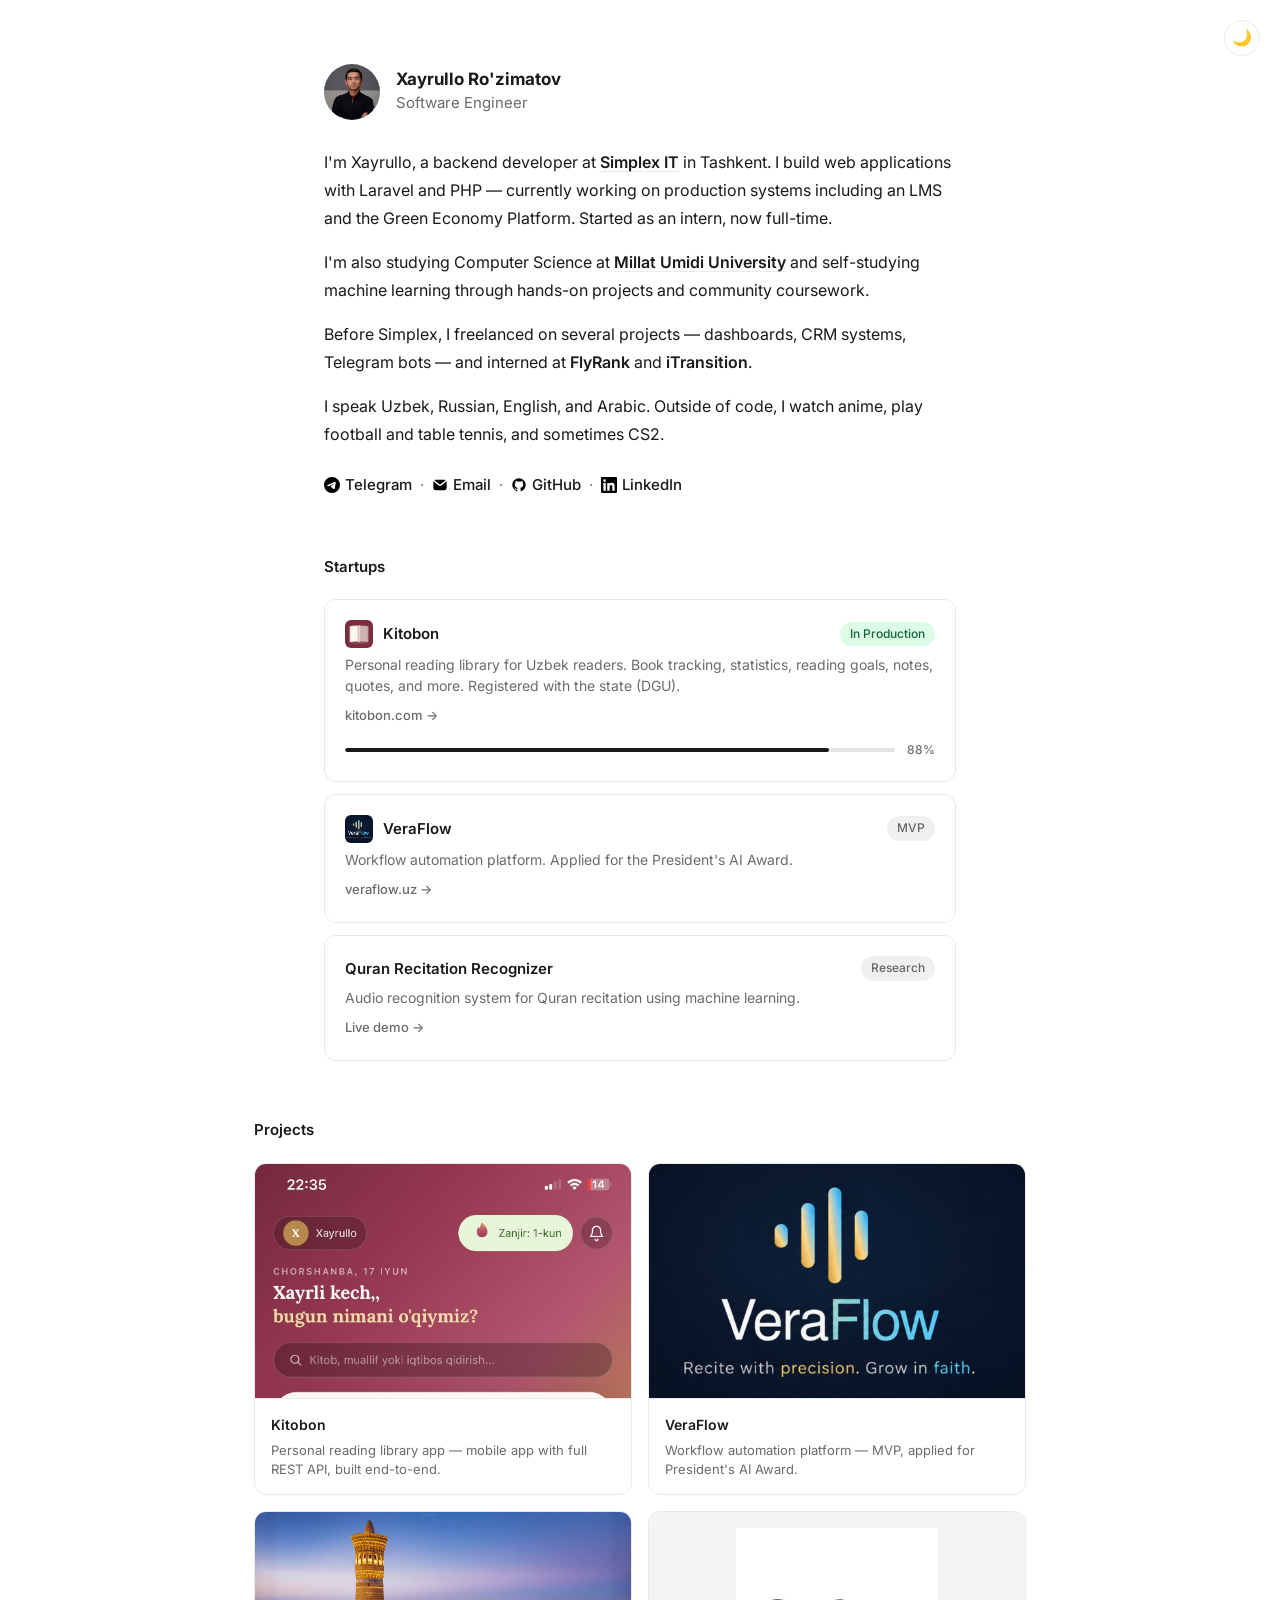
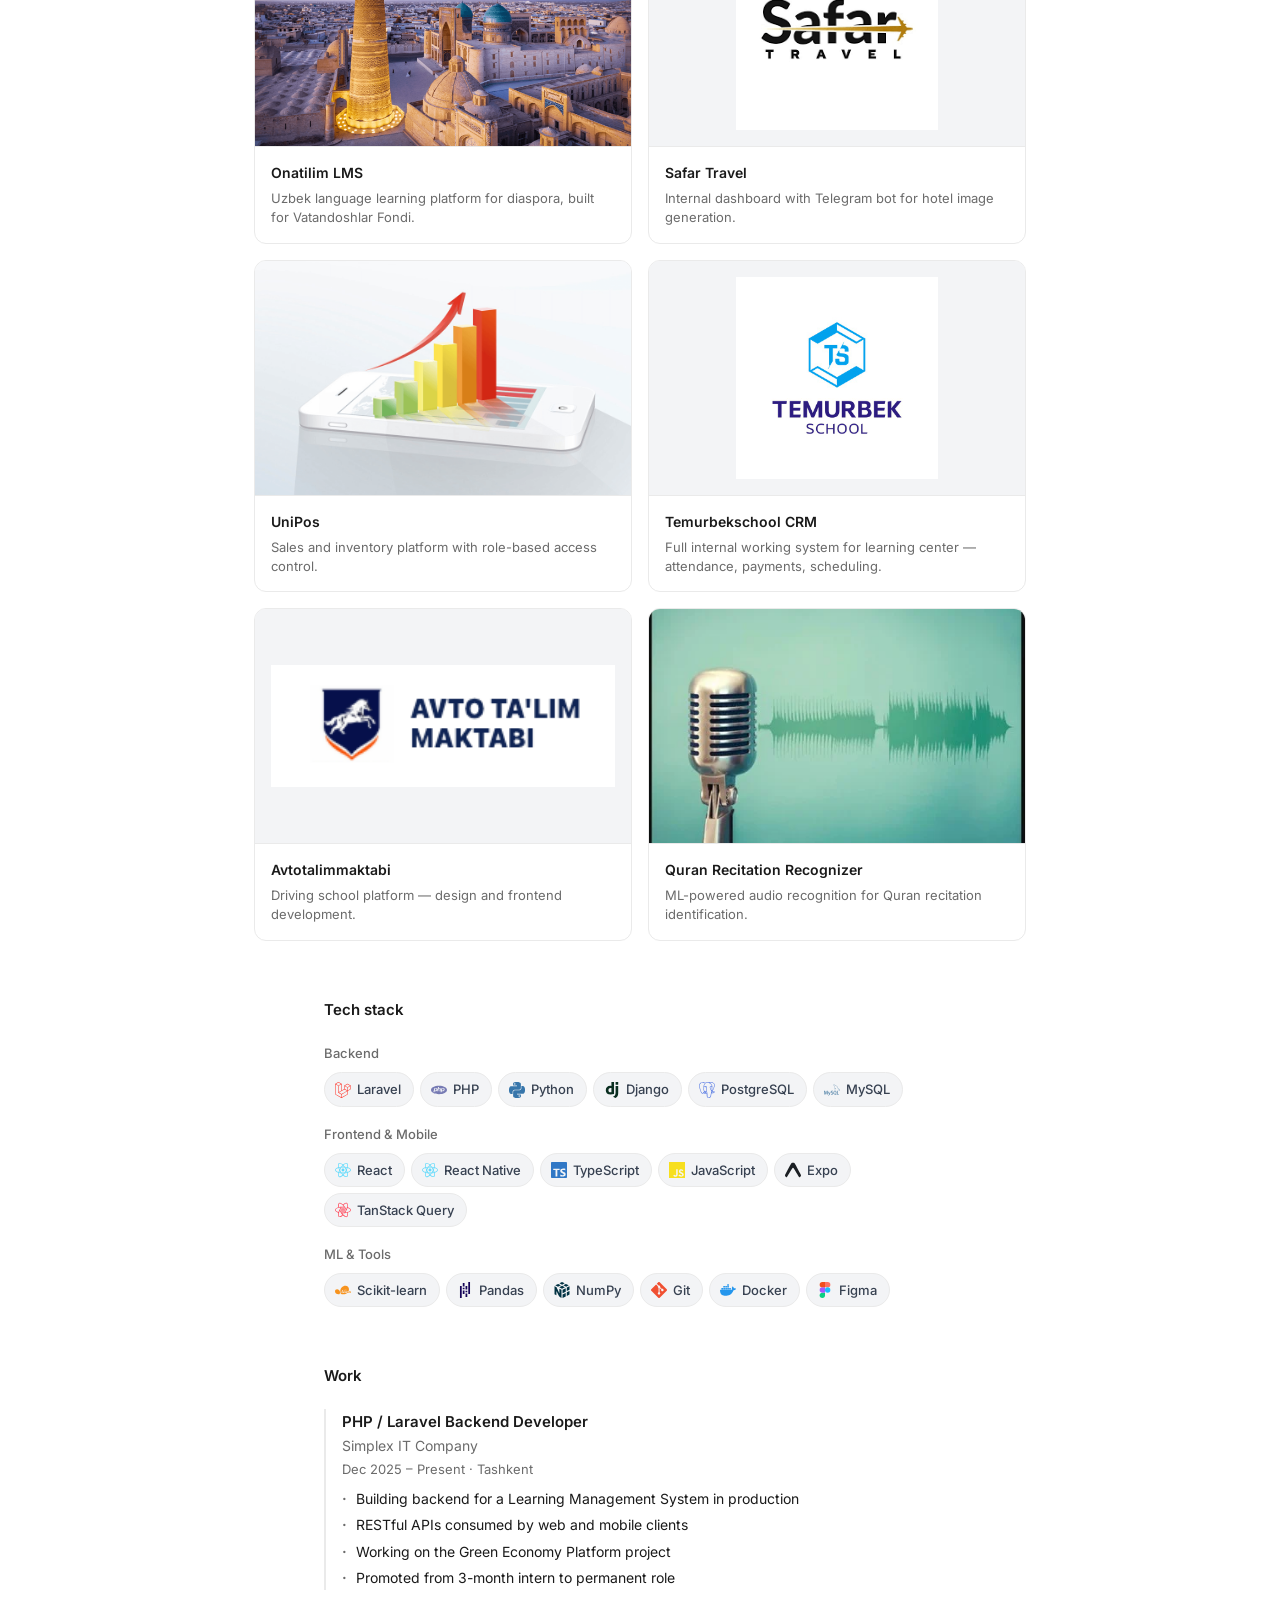
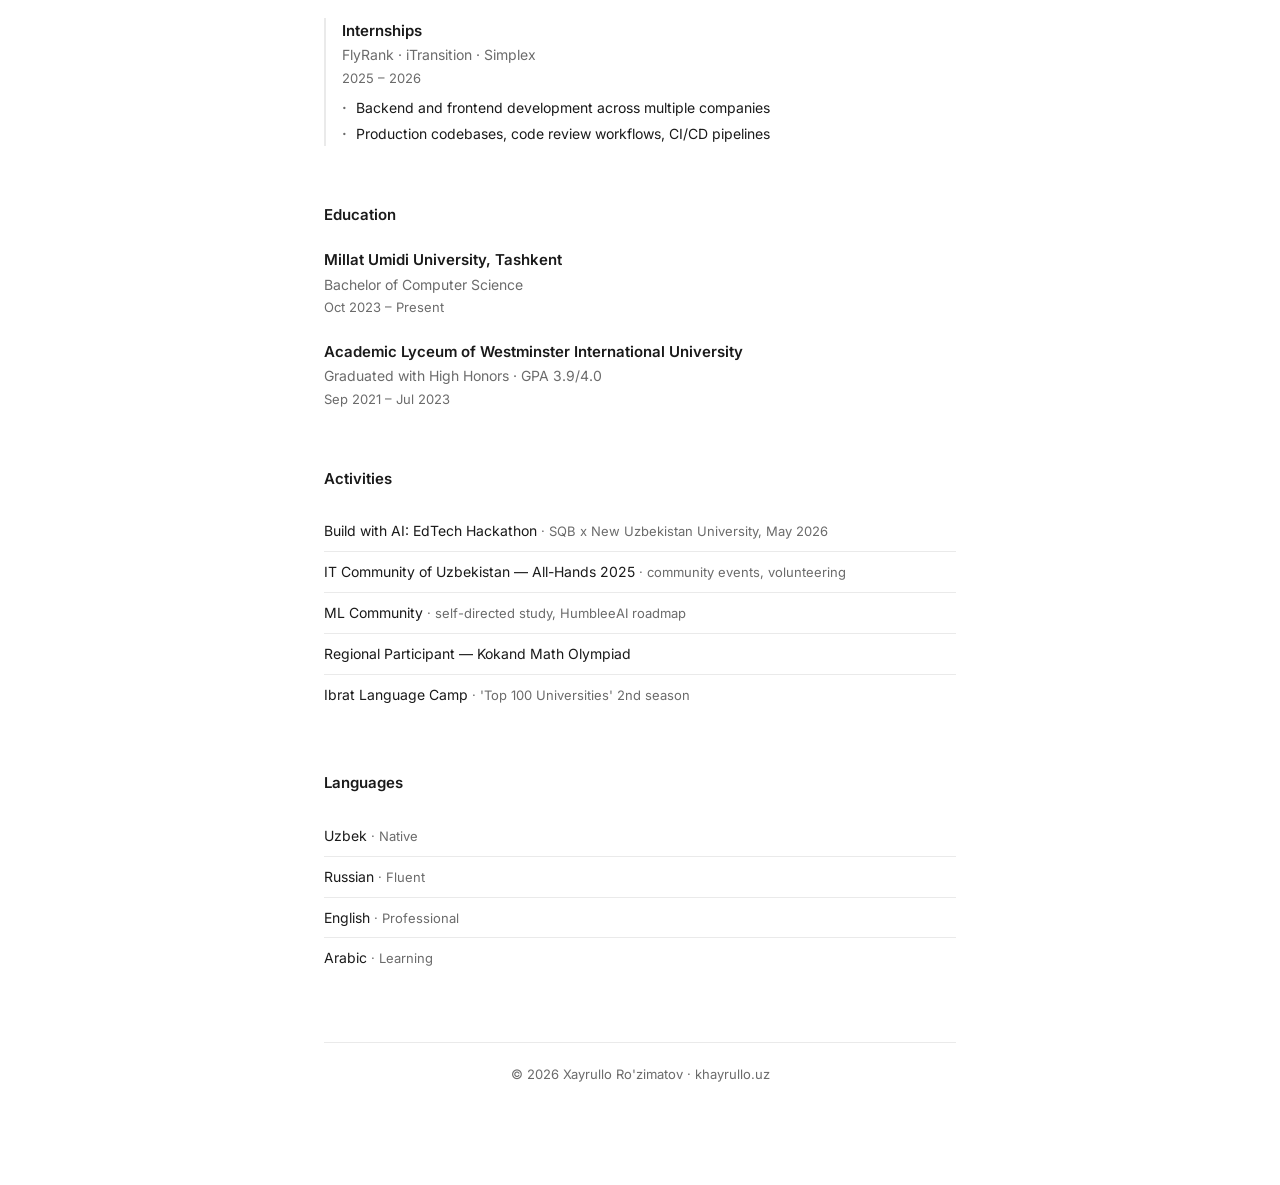
==== index.html @ 627728be "Initial commit: portfolio site for khayrullo.uz Static portfolio with hero, startups, projects grid," ====
<!DOCTYPE html>
<html lang="en">
<head>
  <meta charset="UTF-8">
  <meta name="viewport" content="width=device-width, initial-scale=1.0">
  <title>Xayrullo Ro'zimatov — Software Engineer</title>
  <meta name="description" content="Backend developer and startup founder based in Tashkent, Uzbekistan.">
  <link rel="icon" href="images/favicon-circle.png" type="image/png">
  <link rel="stylesheet" href="css/style.css">
</head>
<body>
<button class="theme-toggle" aria-label="Toggle theme">🌙</button>
<div class="container">

  <!-- Hero -->
  <div class="hero">
    <div class="hero-header">
      <img src="images/faceimage.png" alt="Xayrullo" class="hero-photo">
      <div class="hero-info">
        <h1>Xayrullo Ro'zimatov</h1>
        <div class="subtitle">Software Engineer</div>
      </div>
    </div>

    <div class="bio">
      <p>I'm Xayrullo, a backend developer at <strong><a href="https://simplex.uz">Simplex IT</a></strong> in Tashkent. I build web applications with Laravel and PHP — currently working on production systems including an LMS and the Green Economy Platform. Started as an intern, now full-time.</p>

      <p>I'm also studying Computer Science at <strong><a href="https://millatumidi.uz">Millat Umidi University</a></strong> and self-studying machine learning through hands-on projects and community coursework.</p>

      <p>Before Simplex, I freelanced on several projects — dashboards, CRM systems, Telegram bots — and interned at <strong>FlyRank</strong> and <strong>iTransition</strong>.</p>

      <p>I speak Uzbek, Russian, English, and Arabic. Outside of code, I watch anime, play football and table tennis, and sometimes CS2.</p>
    </div>

    <div class="links-row">
      <a href="https://t.me/HyperRixy"><img src="icons/social/telegram.svg" alt="" class="link-icon">Telegram</a>
      <span class="link-sep">·</span>
      <a href="mailto:xayrullo0127@gmail.com"><img src="icons/social/mail.svg" alt="" class="link-icon">Email</a>
      <span class="link-sep">·</span>
      <a href="https://github.com/kruzimatov"><img src="icons/social/github.svg" alt="" class="link-icon">GitHub</a>
      <span class="link-sep">·</span>
      <a href="https://www.linkedin.com/in/xayrullo-ro-zimatov-a2b4b7243/"><img src="icons/social/linkedin.svg" alt="" class="link-icon">LinkedIn</a>
    </div>
  </div>

  <!-- Startups -->
  <div class="section">
    <div class="section-title">Startups</div>

    <div class="startup-card">
      <div class="startup-header">
        <img src="images/kitobon-icon.png" alt="Kitobon" class="startup-icon">
        <span class="startup-name">Kitobon</span>
        <span class="badge badge--live">In Production</span>
      </div>
      <div class="startup-desc">Personal reading library for Uzbek readers. Book tracking, statistics, reading goals, notes, quotes, and more. Registered with the state (DGU).</div>
      <a href="https://kitobon.com" class="startup-link">kitobon.com →</a>
      <div class="progress-bar">
        <div class="progress-track"><div class="progress-fill" style="width:88%"></div></div>
        <span class="progress-label">88%</span>
      </div>
    </div>

    <a href="https://veraflow.uz" class="startup-card startup-card--link">
      <div class="startup-header">
        <img src="images/veraflow.png" alt="VeraFlow" class="startup-icon">
        <span class="startup-name">VeraFlow</span>
        <span class="badge">MVP</span>
      </div>
      <div class="startup-desc">Workflow automation platform. Applied for the President's AI Award.</div>
      <span class="startup-link">veraflow.uz →</span>
    </a>

    <div class="startup-card">
      <div class="startup-header">
        <span class="startup-name">Quran Recitation Recognizer</span>
        <span class="badge">Research</span>
      </div>
      <div class="startup-desc">Audio recognition system for Quran recitation using machine learning.</div>
      <a href="https://quran-recitation-recognizer.streamlit.app/" class="startup-link">Live demo →</a>
    </div>
  </div>

</div><!-- close container for wide sections -->

<!-- Projects -->
<div class="section projects-wide">
  <div class="section-title">Projects</div>

  <div class="project-grid">
    <a href="https://kitobon.com" class="project-card">
      <img src="images/kitobon-hero.jpeg" alt="Kitobon" class="project-thumb project-thumb--top">
      <div class="project-body">
        <div class="project-name">Kitobon</div>
        <div class="project-desc">Personal reading library app — mobile app with full REST API, built end-to-end.</div>
      </div>
    </a>

    <a href="https://veraflow.uz" class="project-card">
      <img src="images/veraflow.png" alt="VeraFlow" class="project-thumb">
      <div class="project-body">
        <div class="project-name">VeraFlow</div>
        <div class="project-desc">Workflow automation platform — MVP, applied for President's AI Award.</div>
      </div>
    </a>

    <a href="https://onatilim.vatandoshlarfondi.uz/" class="project-card">
      <img src="images/onatilim-og.png" alt="Onatilim LMS" class="project-thumb">
      <div class="project-body">
        <div class="project-name">Onatilim LMS</div>
        <div class="project-desc">Uzbek language learning platform for diaspora, built for Vatandoshlar Fondi.</div>
      </div>
    </a>

    <div class="project-card">
      <img src="images/safar-icon.png" alt="Safar Travel" class="project-thumb project-thumb--contain">
      <div class="project-body">
        <div class="project-name">Safar Travel</div>
        <div class="project-desc">Internal dashboard with Telegram bot for hotel image generation.</div>
      </div>
    </div>

    <div class="project-card">
      <img src="images/salesunipos.png" alt="UniPos" class="project-thumb">
      <div class="project-body">
        <div class="project-name">UniPos</div>
        <div class="project-desc">Sales and inventory platform with role-based access control.</div>
      </div>
    </div>

    <a href="https://temurbekschool.vercel.app" class="project-card">
      <img src="images/temurbek-school-logo.jpg" alt="Temurbekschool" class="project-thumb project-thumb--contain">
      <div class="project-body">
        <div class="project-name">Temurbekschool CRM</div>
        <div class="project-desc">Full internal working system for learning center — attendance, payments, scheduling.</div>
      </div>
    </a>

    <a href="https://avtotalimmaktabi.uz" class="project-card">
      <img src="images/avtotalim.png" alt="Avtotalimmaktabi" class="project-thumb project-thumb--contain">
      <div class="project-body">
        <div class="project-name">Avtotalimmaktabi</div>
        <div class="project-desc">Driving school platform — design and frontend development.</div>
      </div>
    </a>

    <a href="https://quran-recitation-recognizer.streamlit.app/" class="project-card">
      <img src="images/quran_recitation_recog.webp" alt="Quran Recitation Recognizer" class="project-thumb">
      <div class="project-body">
        <div class="project-name">Quran Recitation Recognizer</div>
        <div class="project-desc">ML-powered audio recognition for Quran recitation identification.</div>
      </div>
    </a>
  </div>
</div>

<div class="container">

  <!-- Tech Stack -->
  <div class="section">
    <div class="section-title">Tech stack</div>

    <div class="stack-group">
      <div class="stack-label">Backend</div>
      <div class="tags">
        <span class="tag"><img alt="" class="tag-icon" src="icons/stack/laravel.svg">Laravel</span>
        <span class="tag"><img alt="" class="tag-icon" src="icons/stack/php.svg">PHP</span>
        <span class="tag"><img alt="" class="tag-icon" src="icons/stack/python.svg">Python</span>
        <span class="tag"><img alt="" class="tag-icon" src="icons/stack/django.svg">Django</span>
        <span class="tag"><img alt="" class="tag-icon" src="icons/stack/postgresql.svg">PostgreSQL</span>
        <span class="tag"><img alt="" class="tag-icon" src="icons/stack/mysql.svg">MySQL</span>
      </div>
    </div>

    <div class="stack-group">
      <div class="stack-label">Frontend & Mobile</div>
      <div class="tags">
        <span class="tag"><img alt="" class="tag-icon" src="icons/stack/react.svg">React</span>
        <span class="tag"><img alt="" class="tag-icon" src="icons/stack/react.svg">React Native</span>
        <span class="tag"><img alt="" class="tag-icon" src="icons/stack/typescript.svg">TypeScript</span>
        <span class="tag"><img alt="" class="tag-icon" src="icons/stack/javascript.svg">JavaScript</span>
        <span class="tag"><img alt="" class="tag-icon" src="icons/stack/expo.svg">Expo</span>
        <span class="tag"><img alt="" class="tag-icon" src="icons/stack/reactquery.svg">TanStack Query</span>
      </div>
    </div>

    <div class="stack-group">
      <div class="stack-label">ML & Tools</div>
      <div class="tags">
        <span class="tag"><img alt="" class="tag-icon" src="icons/stack/scikitlearn.svg">Scikit-learn</span>
        <span class="tag"><img alt="" class="tag-icon" src="icons/stack/pandas.svg">Pandas</span>
        <span class="tag"><img alt="" class="tag-icon" src="icons/stack/numpy.svg">NumPy</span>
        <span class="tag"><img alt="" class="tag-icon" src="icons/stack/git.svg">Git</span>
        <span class="tag"><img alt="" class="tag-icon" src="icons/stack/docker.svg">Docker</span>
        <span class="tag"><img alt="" class="tag-icon" src="icons/stack/figma.svg">Figma</span>
      </div>
    </div>
  </div>

  <!-- Work -->
  <div class="section">
    <div class="section-title">Work</div>

    <div class="work-item">
      <div class="work-role">PHP / Laravel Backend Developer</div>
      <div class="work-org">Simplex IT Company</div>
      <div class="work-period">Dec 2025 – Present · Tashkent</div>
      <ul class="work-details">
        <li>Building backend for a Learning Management System in production</li>
        <li>RESTful APIs consumed by web and mobile clients</li>
        <li>Working on the Green Economy Platform project</li>
        <li>Promoted from 3-month intern to permanent role</li>
      </ul>
    </div>

    <div class="work-item">
      <div class="work-role">Internships</div>
      <div class="work-org">FlyRank · iTransition · Simplex</div>
      <div class="work-period">2025 – 2026</div>
      <ul class="work-details">
        <li>Backend and frontend development across multiple companies</li>
        <li>Production codebases, code review workflows, CI/CD pipelines</li>
      </ul>
    </div>
  </div>

  <!-- Education -->
  <div class="section">
    <div class="section-title">Education</div>

    <div class="edu-item">
      <div class="edu-name">Millat Umidi University, Tashkent</div>
      <div class="edu-degree">Bachelor of Computer Science</div>
      <div class="edu-period">Oct 2023 – Present</div>
    </div>

    <div class="edu-item">
      <div class="edu-name">Academic Lyceum of Westminster International University</div>
      <div class="edu-degree">Graduated with High Honors · GPA 3.9/4.0</div>
      <div class="edu-period">Sep 2021 – Jul 2023</div>
    </div>
  </div>

  <!-- Activities -->
  <div class="section">
    <div class="section-title">Activities</div>
    <ul class="compact-list">
      <li>Build with AI: EdTech Hackathon <span class="dim">· SQB x New Uzbekistan University, May 2026</span></li>
      <li>IT Community of Uzbekistan — All-Hands 2025 <span class="dim">· community events, volunteering</span></li>
      <li>ML Community <span class="dim">· self-directed study, HumbleeAI roadmap</span></li>
      <li>Regional Participant — Kokand Math Olympiad</li>
      <li>Ibrat Language Camp <span class="dim">· 'Top 100 Universities' 2nd season</span></li>
    </ul>
  </div>

  <!-- Languages -->
  <div class="section">
    <div class="section-title">Languages</div>
    <ul class="compact-list">
      <li>Uzbek <span class="dim">· Native</span></li>
      <li>Russian <span class="dim">· Fluent</span></li>
      <li>English <span class="dim">· Professional</span></li>
      <li>Arabic <span class="dim">· Learning</span></li>
    </ul>
  </div>

  <div class="footer">
    &copy; 2026 Xayrullo Ro'zimatov · khayrullo.uz
  </div>

</div>

<script src="js/main.js"></script>
</body>
</html>
---- css/style.css ----
@import url('https://fonts.googleapis.com/css2?family=Inter:wght@400;500;600;700&display=swap');

/* ── Tokens ── */
:root {
  --bg: #ffffff;
  --text: #1a1a1a;
  --muted: #6b6b6b;
  --border: #eaeaea;
  --card-bg: #ffffff;
  --card-border: #eaeaea;
  --card-hover: #f8f8f8;
  --tag-bg: #f3f4f6;
  --tag-text: #374151;
  --accent: #000;
  --badge-bg: #f0f0f0;
  --badge-text: #666;
  --badge-live-bg: #dcfce7;
  --badge-live-text: #166534;
  --section-rule: #eaeaea;
  --progress-bg: #e5e5e5;
  --progress-fill: #1a1a1a;
  --link: #1a1a1a;
  --link-hover: #555;
  --toggle-bg: var(--tag-bg);
}

:root[data-theme="dark"] {
  --bg: #0a0a0a;
  --text: #ededed;
  --muted: #888;
  --border: #222;
  --card-bg: #111;
  --card-border: #222;
  --card-hover: #181818;
  --tag-bg: #1a1a1a;
  --tag-text: #aaa;
  --accent: #fff;
  --badge-bg: #222;
  --badge-text: #999;
  --badge-live-bg: #052e16;
  --badge-live-text: #4ade80;
  --section-rule: #222;
  --progress-bg: #333;
  --progress-fill: #ededed;
  --link: #ededed;
  --link-hover: #aaa;
  --toggle-bg: #222;
}

/* ── Reset ── */
*, *::before, *::after { margin: 0; padding: 0; box-sizing: border-box; }

body {
  font-family: 'Inter', -apple-system, BlinkMacSystemFont, 'Segoe UI', sans-serif;
  background: var(--bg);
  color: var(--text);
  line-height: 1.7;
  -webkit-font-smoothing: antialiased;
  -moz-osx-font-smoothing: grayscale;
}

a { color: var(--link); text-decoration: none; }
a:hover { color: var(--link-hover); }

img { max-width: 100%; display: block; }

/* ── Layout ── */
.container {
  max-width: 680px;
  margin: 0 auto;
  padding: 0 24px;
}
.container:first-of-type { padding-top: 64px; }
.container:last-of-type { padding-bottom: 100px; }

/* ── Theme Toggle ── */
.theme-toggle {
  position: fixed;
  top: 20px;
  right: 20px;
  z-index: 100;
  width: 36px;
  height: 36px;
  border-radius: 50%;
  border: 1px solid var(--border);
  background: var(--card-bg);
  cursor: pointer;
  display: flex;
  align-items: center;
  justify-content: center;
  font-size: 16px;
  transition: background 0.15s;
  line-height: 1;
}
.theme-toggle:hover { background: var(--card-hover); }

/* ── Hero ── */
.hero {
  margin-bottom: 56px;
}

.hero-header {
  display: flex;
  align-items: center;
  gap: 16px;
  margin-bottom: 28px;
}

.hero-photo {
  width: 56px;
  height: 56px;
  border-radius: 50%;
  object-fit: cover;
  flex-shrink: 0;
}

.hero-info h1 {
  font-size: 17px;
  font-weight: 700;
  line-height: 1.3;
}

.hero-info .subtitle {
  font-size: 15px;
  color: var(--muted);
  font-weight: 400;
}

.bio {
  font-size: 16px;
  line-height: 1.75;
}

.bio p { margin-bottom: 16px; }

.bio strong {
  font-weight: 600;
}

.bio a {
  font-weight: 600;
  text-decoration: underline;
  text-underline-offset: 3px;
  text-decoration-color: var(--border);
}
.bio a:hover {
  text-decoration-color: var(--text);
}

.links-row {
  margin-top: 24px;
  font-size: 15px;
  display: flex;
  align-items: center;
  flex-wrap: wrap;
  gap: 4px 8px;
}

.links-row a {
  font-weight: 500;
  display: inline-flex;
  align-items: center;
  gap: 5px;
}

.links-row .link-icon {
  width: 16px;
  height: 16px;
  display: inline-block;
}

.link-sep {
  color: var(--muted);
}

/* ── Section ── */
.section {
  margin-bottom: 56px;
}

.section-title {
  font-size: 15px;
  font-weight: 600;
  margin-bottom: 20px;
  color: var(--text);
}

/* ── Startup Cards ── */
.startup-card {
  border: 1px solid var(--card-border);
  border-radius: 12px;
  padding: 20px;
  margin-bottom: 12px;
  background: var(--card-bg);
  transition: background 0.15s;
  display: block;
  color: inherit;
}
.startup-card:hover {
  background: var(--card-hover);
}

a.startup-card { text-decoration: none; }
a.startup-card:hover { color: inherit; }

.startup-header {
  display: flex;
  align-items: center;
  gap: 10px;
  margin-bottom: 6px;
}

.startup-icon {
  width: 28px;
  height: 28px;
  border-radius: 6px;
  object-fit: cover;
}

.startup-name {
  font-size: 15px;
  font-weight: 600;
}

.badge {
  font-size: 12px;
  font-weight: 500;
  padding: 2px 10px;
  border-radius: 100px;
  background: var(--badge-bg);
  color: var(--badge-text);
  margin-left: auto;
}

.badge--live {
  background: var(--badge-live-bg);
  color: var(--badge-live-text);
}

.startup-desc {
  font-size: 14px;
  color: var(--muted);
  margin-top: 4px;
  line-height: 1.5;
}

.startup-link {
  display: inline-block;
  margin-top: 8px;
  font-size: 13px;
  font-weight: 500;
  color: var(--muted);
}
.startup-link:hover { color: var(--text); }

.progress-bar {
  margin-top: 12px;
  display: flex;
  align-items: center;
  gap: 10px;
}
.progress-track {
  flex: 1;
  height: 4px;
  background: var(--progress-bg);
  border-radius: 2px;
  overflow: hidden;
}
.progress-fill {
  height: 100%;
  background: var(--progress-fill);
  border-radius: 2px;
}
.progress-label {
  font-size: 12px;
  color: var(--muted);
  font-weight: 500;
  min-width: 30px;
  text-align: right;
}

/* ── Project Grid ── */
.projects-wide {
  max-width: 820px;
  margin-left: auto;
  margin-right: auto;
  padding-left: 24px;
  padding-right: 24px;
}

.project-grid {
  display: grid;
  grid-template-columns: repeat(2, 1fr);
  gap: 16px;
}

@media (max-width: 680px) {
  .project-grid {
    grid-template-columns: 1fr;
  }
  .projects-wide {
    max-width: 680px;
  }
}

.project-card {
  border: 1px solid var(--card-border);
  border-radius: 12px;
  overflow: hidden;
  background: var(--card-bg);
  transition: background 0.15s, transform 0.15s;
  text-decoration: none;
  color: inherit;
  display: block;
}
.project-card:hover {
  background: var(--card-hover);
  transform: translateY(-2px);
  color: inherit;
}

.project-thumb {
  width: 100%;
  aspect-ratio: 16 / 10;
  object-fit: cover;
  border-bottom: 1px solid var(--card-border);
}

.project-thumb--contain {
  object-fit: contain;
  background: var(--tag-bg);
  padding: 16px;
}

.project-thumb--top {
  object-position: top;
}

.project-thumb--placeholder {
  display: flex;
  align-items: center;
  justify-content: center;
  font-size: 32px;
  font-weight: 700;
  color: var(--muted);
  background: var(--tag-bg);
  aspect-ratio: 16 / 10;
  border-bottom: 1px solid var(--card-border);
}

.project-body {
  padding: 14px 16px 16px;
}

.project-name {
  font-size: 14px;
  font-weight: 600;
  margin-bottom: 4px;
}

.project-desc {
  font-size: 13px;
  color: var(--muted);
  line-height: 1.45;
}

/* ── Tech Stack ── */
.stack-group {
  margin-bottom: 16px;
}

.stack-label {
  font-size: 13px;
  color: var(--muted);
  margin-bottom: 8px;
  font-weight: 500;
}

.tags {
  display: flex;
  flex-wrap: wrap;
  gap: 6px;
}

.tag {
  font-size: 13px;
  padding: 5px 12px 5px 10px;
  border-radius: 100px;
  background: var(--tag-bg);
  color: var(--tag-text);
  font-weight: 500;
  border: 1px solid var(--card-border);
  transition: background 0.1s;
  display: inline-flex;
  align-items: center;
  gap: 6px;
}
.tag:hover {
  background: var(--card-hover);
}

.tag-icon {
  width: 16px;
  height: 16px;
  flex-shrink: 0;
  object-fit: contain;
}

/* ── Education ── */
.edu-item {
  margin-bottom: 20px;
}
.edu-name {
  font-size: 15px;
  font-weight: 600;
}
.edu-degree {
  font-size: 14px;
  color: var(--muted);
}
.edu-period {
  font-size: 13px;
  color: var(--muted);
}

/* ── Work ── */
.work-item {
  padding-left: 16px;
  border-left: 2px solid var(--border);
  margin-bottom: 28px;
}
.work-role {
  font-size: 15px;
  font-weight: 600;
}
.work-org {
  font-size: 14px;
  color: var(--muted);
}
.work-period {
  font-size: 13px;
  color: var(--muted);
  margin-bottom: 8px;
}
.work-details {
  list-style: none;
  font-size: 14px;
  line-height: 1.6;
}
.work-details li {
  position: relative;
  padding-left: 14px;
  margin-bottom: 4px;
}
.work-details li::before {
  content: "·";
  position: absolute;
  left: 0;
  font-weight: 700;
  color: var(--muted);
}

/* ── Compact List ── */
.compact-list {
  list-style: none;
}
.compact-list li {
  padding: 8px 0;
  border-bottom: 1px solid var(--border);
  font-size: 14px;
}
.compact-list li:last-child { border-bottom: none; }
.compact-list .dim { color: var(--muted); font-size: 13px; }

/* ── Footer ── */
.footer {
  margin-top: 64px;
  padding-top: 20px;
  border-top: 1px solid var(--border);
  font-size: 13px;
  color: var(--muted);
  text-align: center;
}
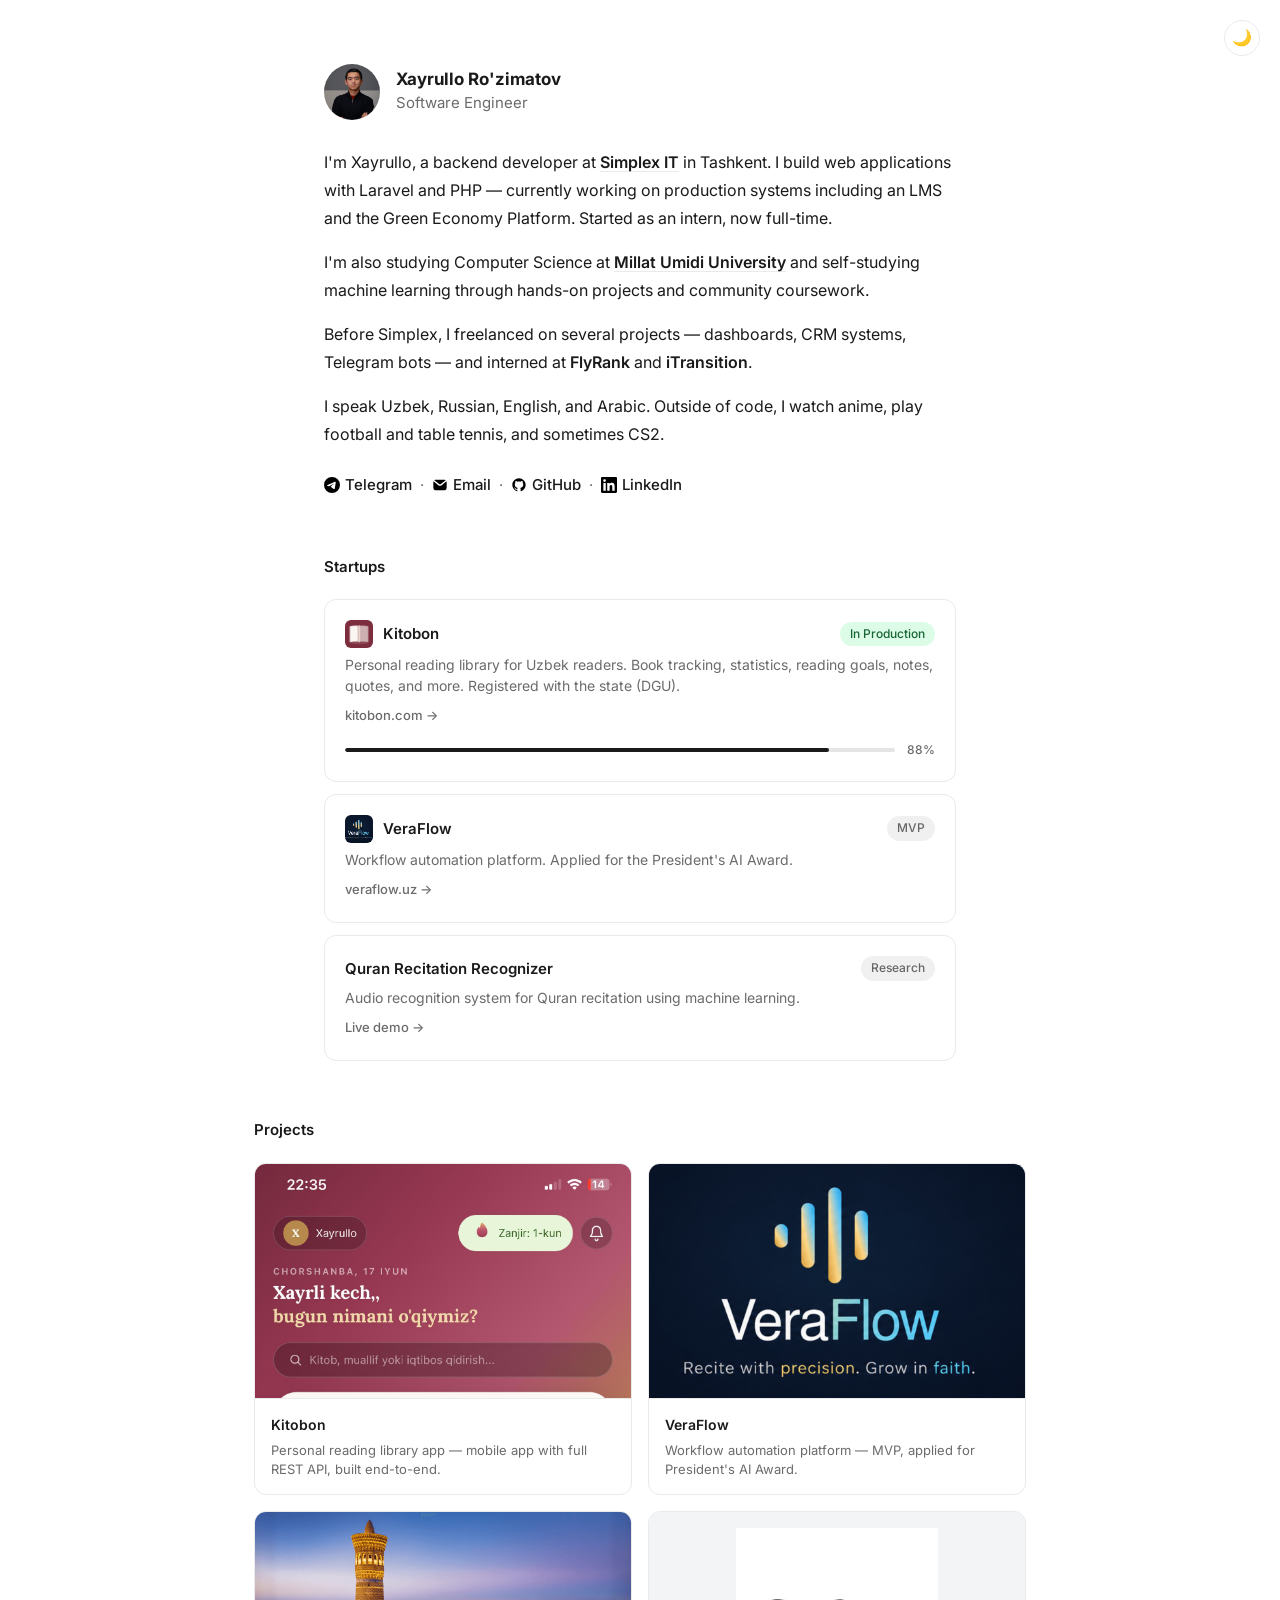
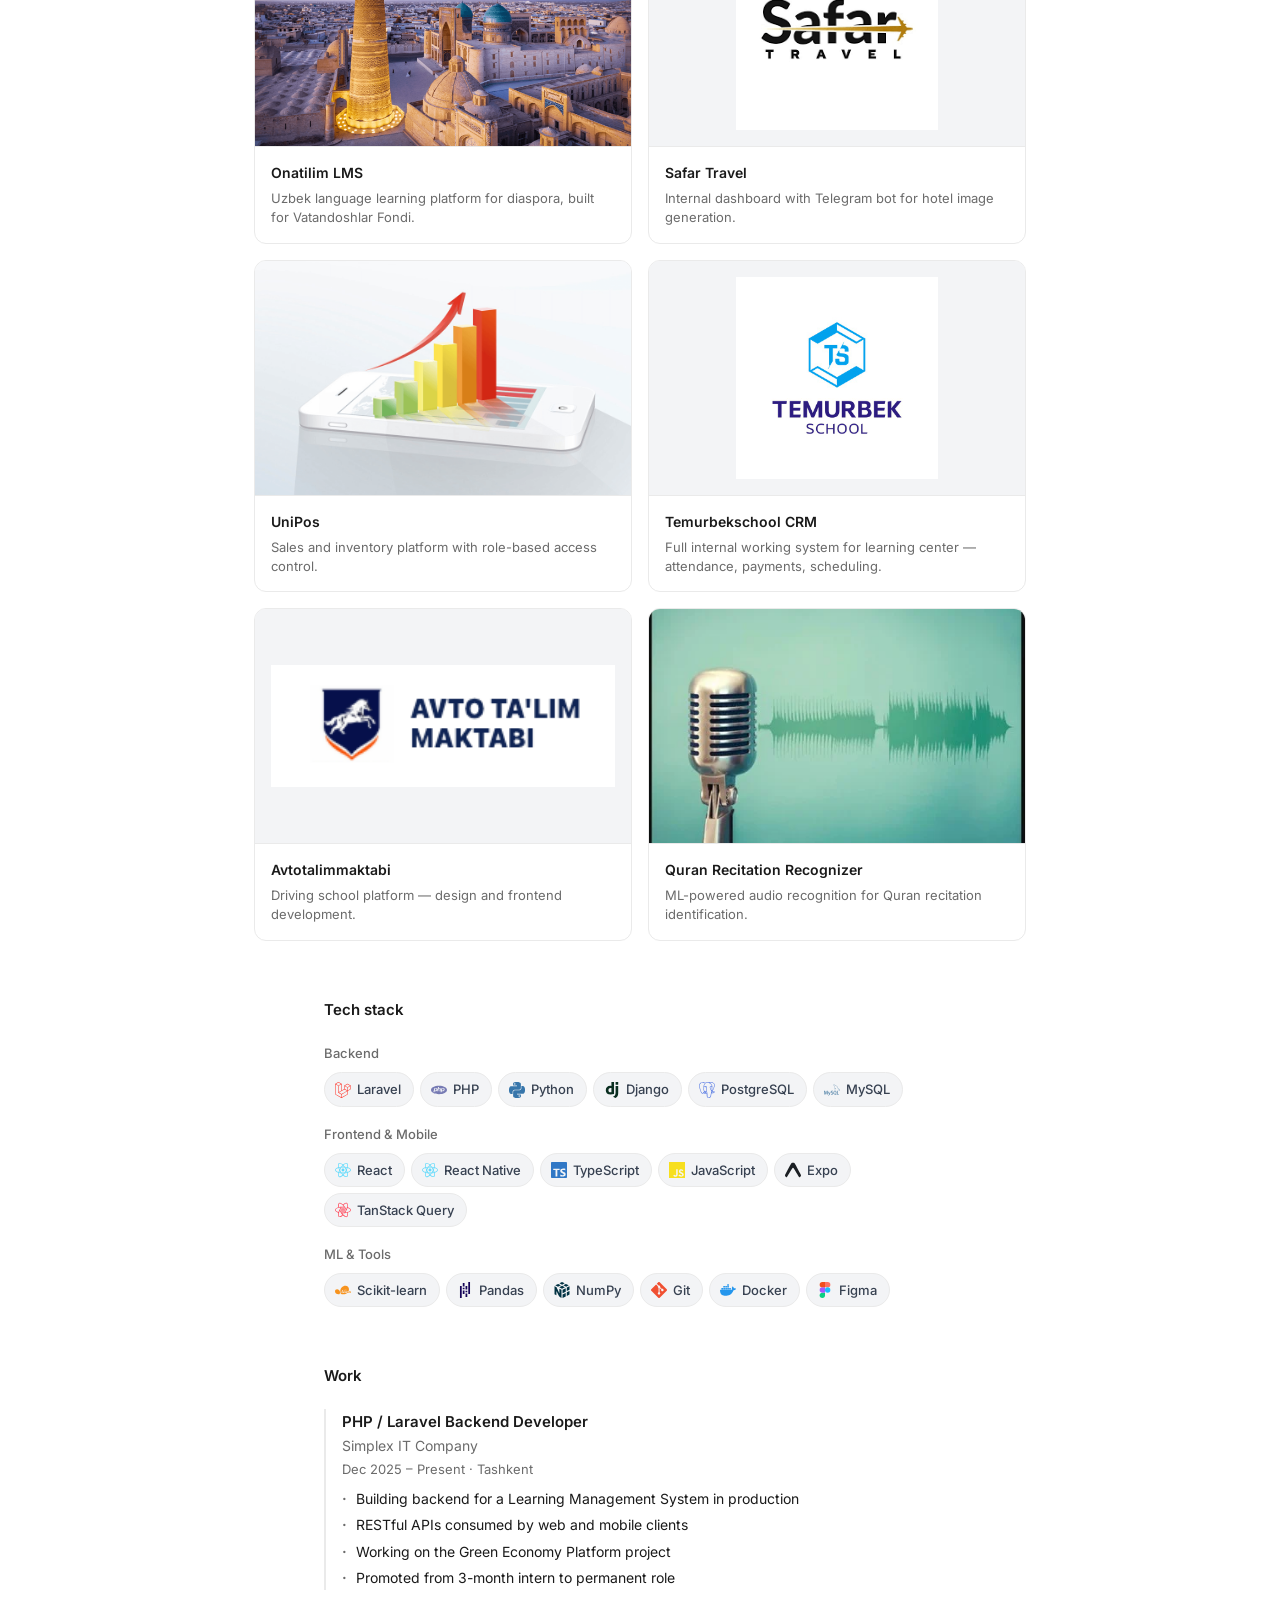
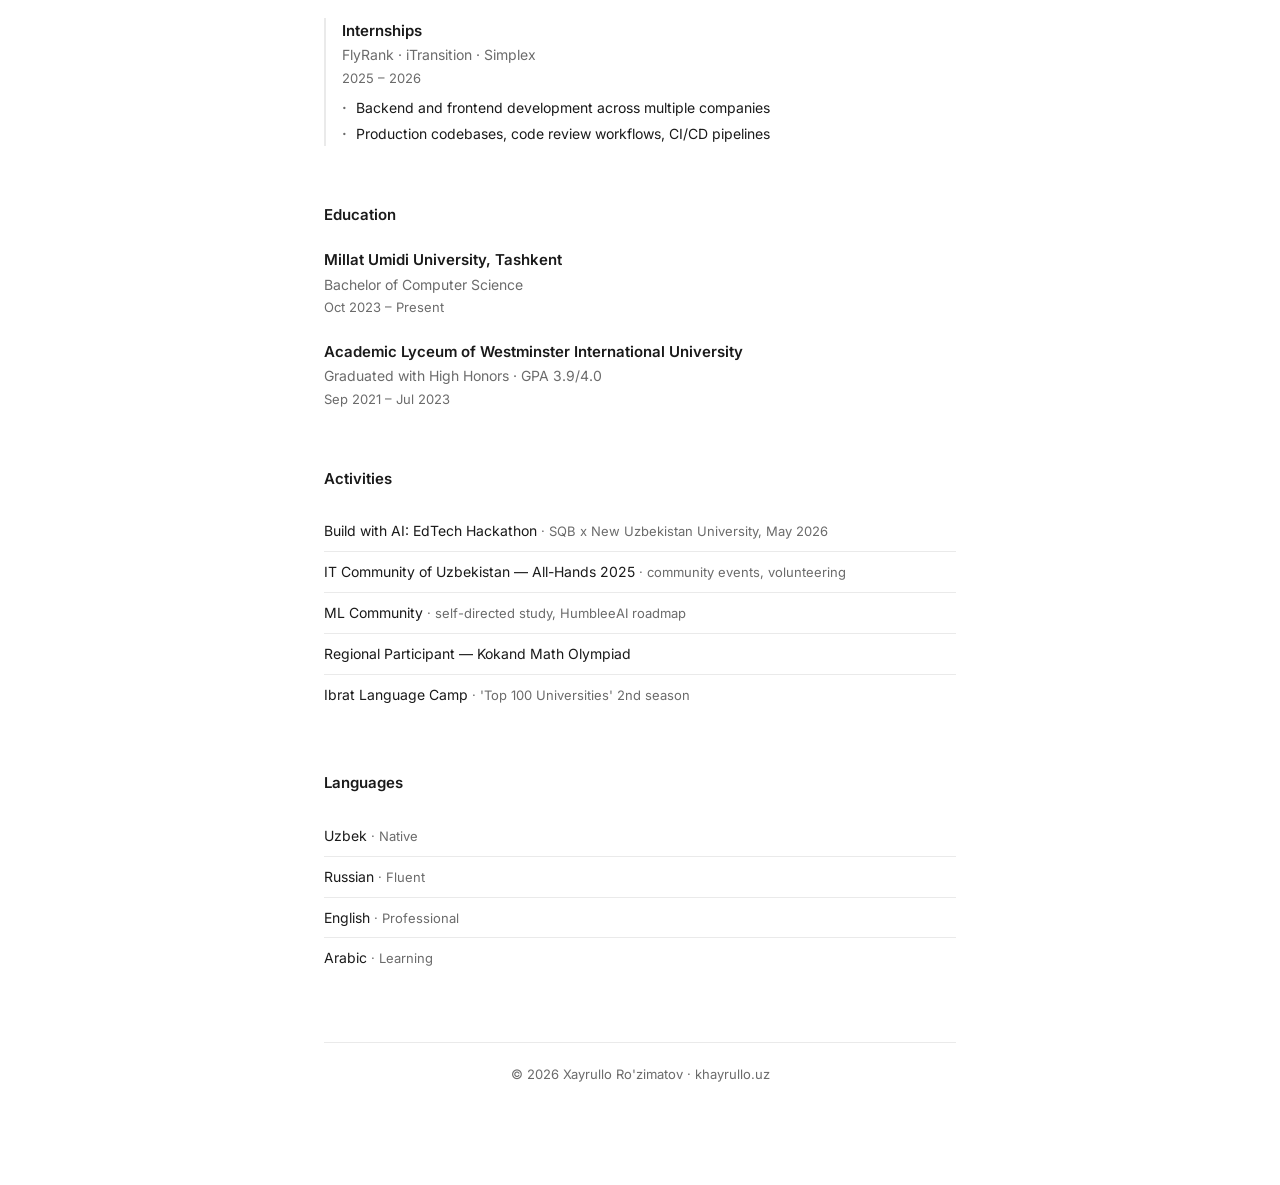
==== commit 0d3490d7: "Make all external links open in new tab" ====
--- a/index.html
+++ b/index.html
@@ -23,9 +23,9 @@
     </div>
 
     <div class="bio">
-      <p>I'm Xayrullo, a backend developer at <strong><a href="https://simplex.uz">Simplex IT</a></strong> in Tashkent. I build web applications with Laravel and PHP — currently working on production systems including an LMS and the Green Economy Platform. Started as an intern, now full-time.</p>
-
-      <p>I'm also studying Computer Science at <strong><a href="https://millatumidi.uz">Millat Umidi University</a></strong> and self-studying machine learning through hands-on projects and community coursework.</p>
+      <p>I'm Xayrullo, a backend developer at <strong><a href="https://simplex.uz" target="_blank" rel="noopener">Simplex IT</a></strong> in Tashkent. I build web applications with Laravel and PHP — currently working on production systems including an LMS and the Green Economy Platform. Started as an intern, now full-time.</p>
+
+      <p>I'm also studying Computer Science at <strong><a href="https://millatumidi.uz" target="_blank" rel="noopener">Millat Umidi University</a></strong> and self-studying machine learning through hands-on projects and community coursework.</p>
 
       <p>Before Simplex, I freelanced on several projects — dashboards, CRM systems, Telegram bots — and interned at <strong>FlyRank</strong> and <strong>iTransition</strong>.</p>
 
@@ -33,13 +33,13 @@
     </div>
 
     <div class="links-row">
-      <a href="https://t.me/HyperRixy"><img src="icons/social/telegram.svg" alt="" class="link-icon">Telegram</a>
+      <a href="https://t.me/HyperRixy" target="_blank" rel="noopener"><img src="icons/social/telegram.svg" alt="" class="link-icon">Telegram</a>
       <span class="link-sep">·</span>
       <a href="mailto:xayrullo0127@gmail.com"><img src="icons/social/mail.svg" alt="" class="link-icon">Email</a>
       <span class="link-sep">·</span>
-      <a href="https://github.com/kruzimatov"><img src="icons/social/github.svg" alt="" class="link-icon">GitHub</a>
+      <a href="https://github.com/kruzimatov" target="_blank" rel="noopener"><img src="icons/social/github.svg" alt="" class="link-icon">GitHub</a>
       <span class="link-sep">·</span>
-      <a href="https://www.linkedin.com/in/xayrullo-ro-zimatov-a2b4b7243/"><img src="icons/social/linkedin.svg" alt="" class="link-icon">LinkedIn</a>
+      <a href="https://www.linkedin.com/in/xayrullo-ro-zimatov-a2b4b7243/" target="_blank" rel="noopener"><img src="icons/social/linkedin.svg" alt="" class="link-icon">LinkedIn</a>
     </div>
   </div>
 
@@ -54,14 +54,14 @@
         <span class="badge badge--live">In Production</span>
       </div>
       <div class="startup-desc">Personal reading library for Uzbek readers. Book tracking, statistics, reading goals, notes, quotes, and more. Registered with the state (DGU).</div>
-      <a href="https://kitobon.com" class="startup-link">kitobon.com →</a>
+      <a href="https://kitobon.com" class="startup-link" target="_blank" rel="noopener">kitobon.com →</a>
       <div class="progress-bar">
         <div class="progress-track"><div class="progress-fill" style="width:88%"></div></div>
         <span class="progress-label">88%</span>
       </div>
     </div>
 
-    <a href="https://veraflow.uz" class="startup-card startup-card--link">
+    <a href="https://veraflow.uz" class="startup-card startup-card--link" target="_blank" rel="noopener">
       <div class="startup-header">
         <img src="images/veraflow.png" alt="VeraFlow" class="startup-icon">
         <span class="startup-name">VeraFlow</span>
@@ -77,7 +77,7 @@
         <span class="badge">Research</span>
       </div>
       <div class="startup-desc">Audio recognition system for Quran recitation using machine learning.</div>
-      <a href="https://quran-recitation-recognizer.streamlit.app/" class="startup-link">Live demo →</a>
+      <a href="https://quran-recitation-recognizer.streamlit.app/" class="startup-link" target="_blank" rel="noopener">Live demo →</a>
     </div>
   </div>
 
@@ -88,7 +88,7 @@
   <div class="section-title">Projects</div>
 
   <div class="project-grid">
-    <a href="https://kitobon.com" class="project-card">
+    <a href="https://kitobon.com" class="project-card" target="_blank" rel="noopener">
       <img src="images/kitobon-hero.jpeg" alt="Kitobon" class="project-thumb project-thumb--top">
       <div class="project-body">
         <div class="project-name">Kitobon</div>
@@ -96,7 +96,7 @@
       </div>
     </a>
 
-    <a href="https://veraflow.uz" class="project-card">
+    <a href="https://veraflow.uz" class="project-card" target="_blank" rel="noopener">
       <img src="images/veraflow.png" alt="VeraFlow" class="project-thumb">
       <div class="project-body">
         <div class="project-name">VeraFlow</div>
@@ -104,7 +104,7 @@
       </div>
     </a>
 
-    <a href="https://onatilim.vatandoshlarfondi.uz/" class="project-card">
+    <a href="https://onatilim.vatandoshlarfondi.uz/" class="project-card" target="_blank" rel="noopener">
       <img src="images/onatilim-og.png" alt="Onatilim LMS" class="project-thumb">
       <div class="project-body">
         <div class="project-name">Onatilim LMS</div>
@@ -128,7 +128,7 @@
       </div>
     </div>
 
-    <a href="https://temurbekschool.vercel.app" class="project-card">
+    <a href="https://temurbekschool.vercel.app" class="project-card" target="_blank" rel="noopener">
       <img src="images/temurbek-school-logo.jpg" alt="Temurbekschool" class="project-thumb project-thumb--contain">
       <div class="project-body">
         <div class="project-name">Temurbekschool CRM</div>
@@ -136,7 +136,7 @@
       </div>
     </a>
 
-    <a href="https://avtotalimmaktabi.uz" class="project-card">
+    <a href="https://avtotalimmaktabi.uz" class="project-card" target="_blank" rel="noopener">
       <img src="images/avtotalim.png" alt="Avtotalimmaktabi" class="project-thumb project-thumb--contain">
       <div class="project-body">
         <div class="project-name">Avtotalimmaktabi</div>
@@ -144,7 +144,7 @@
       </div>
     </a>
 
-    <a href="https://quran-recitation-recognizer.streamlit.app/" class="project-card">
+    <a href="https://quran-recitation-recognizer.streamlit.app/" class="project-card" target="_blank" rel="noopener">
       <img src="images/quran_recitation_recog.webp" alt="Quran Recitation Recognizer" class="project-thumb">
       <div class="project-body">
         <div class="project-name">Quran Recitation Recognizer</div>
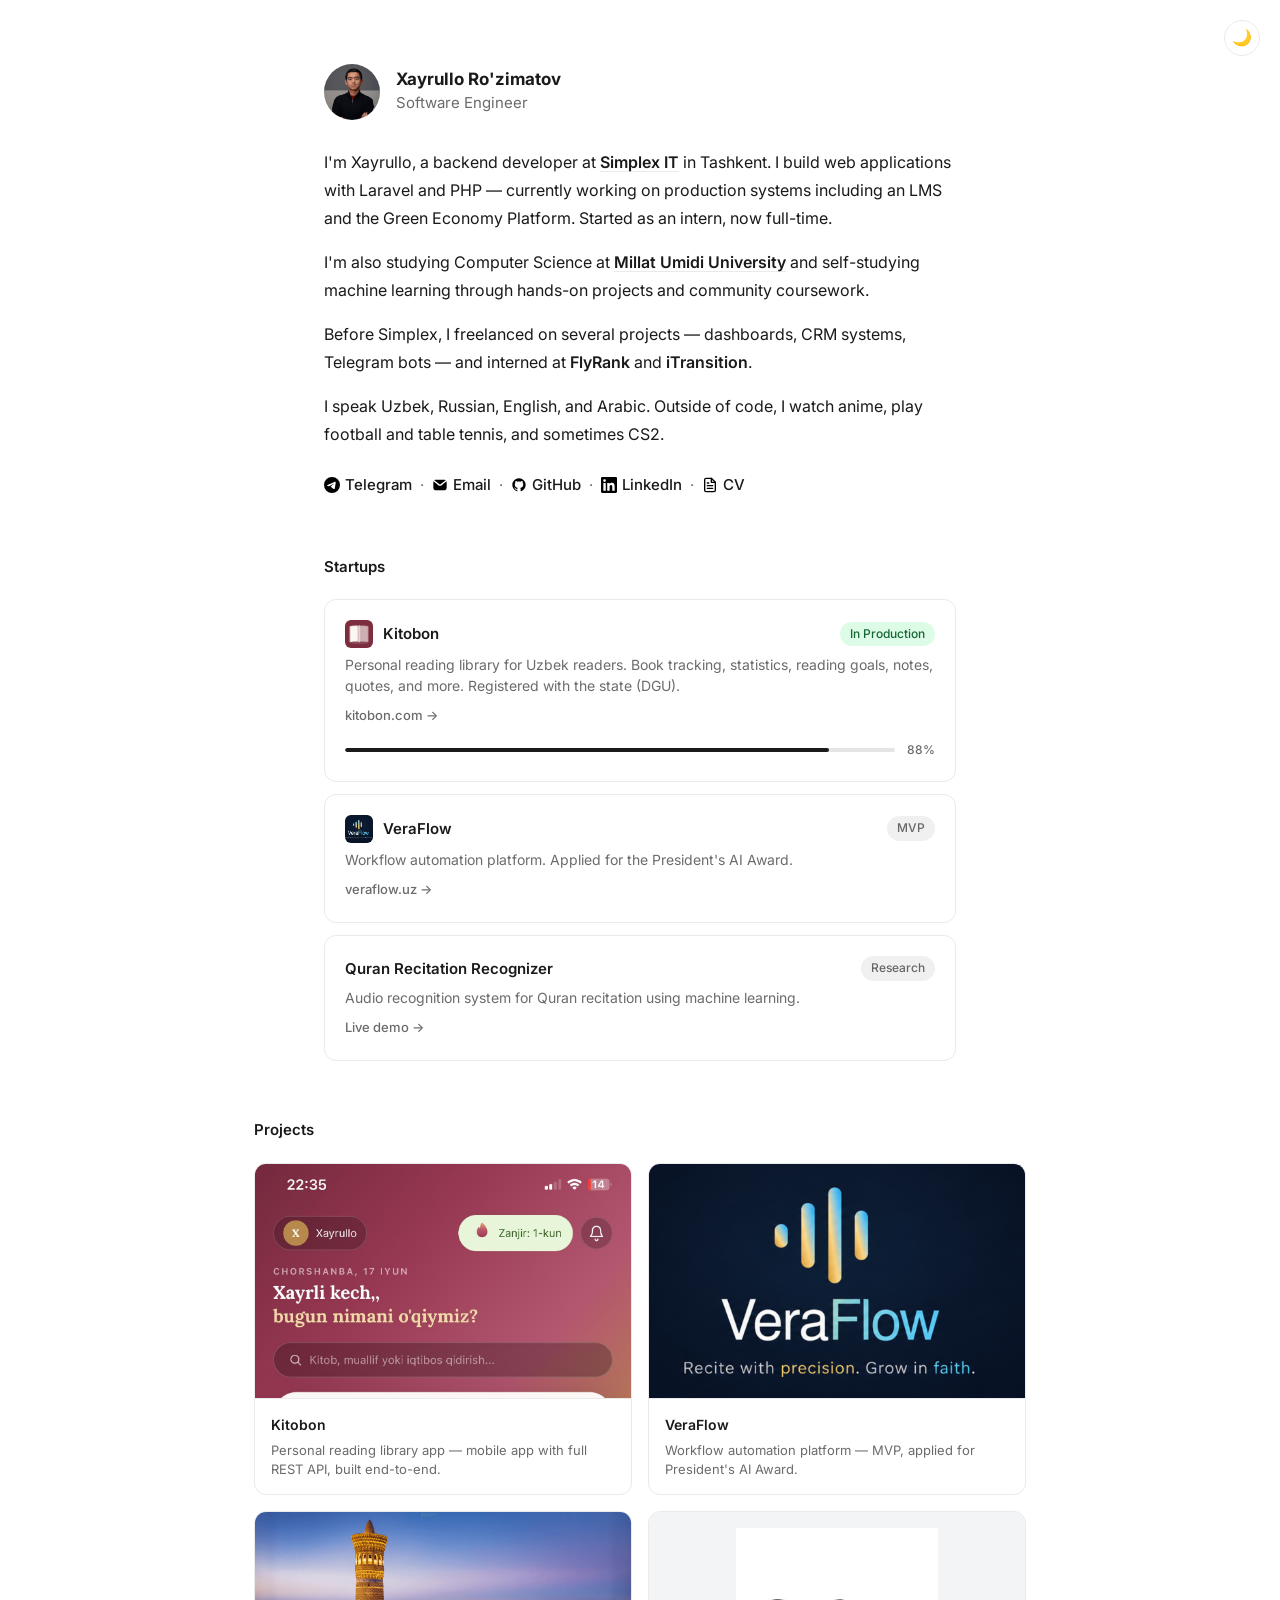
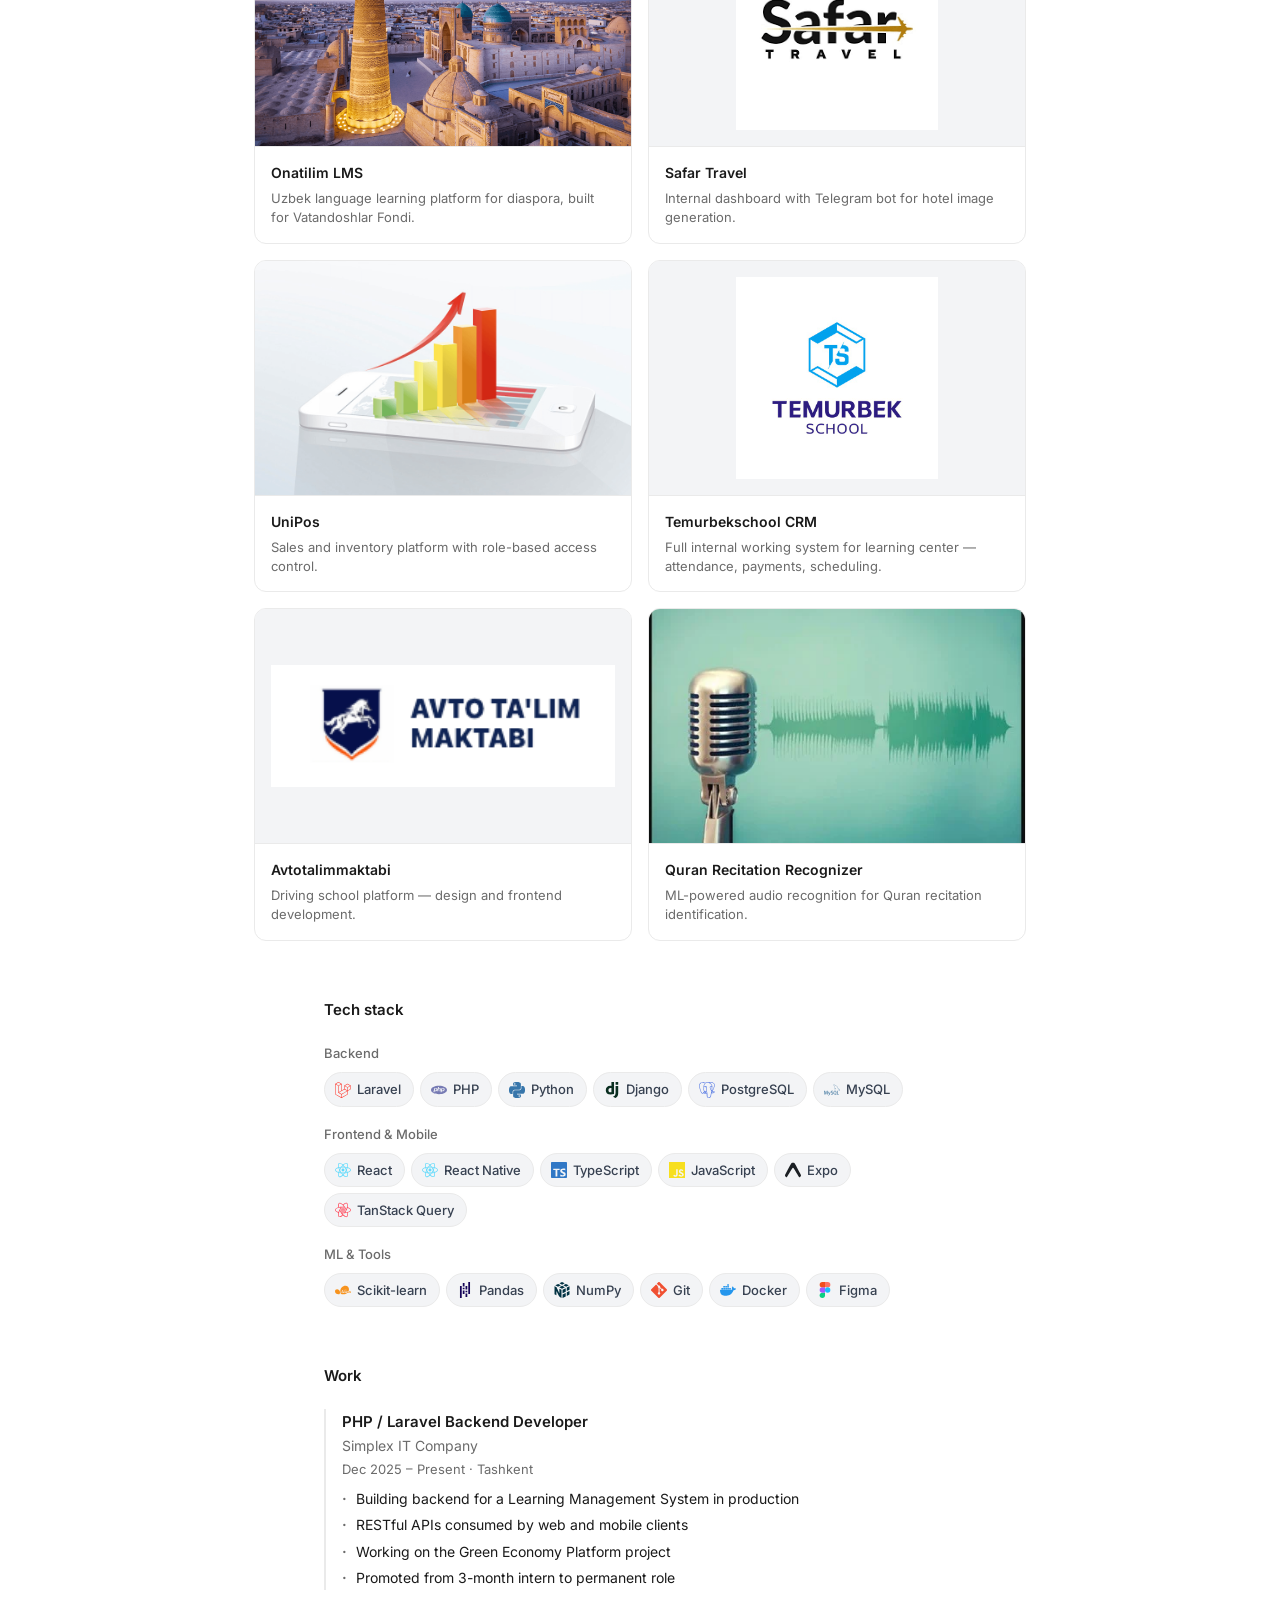
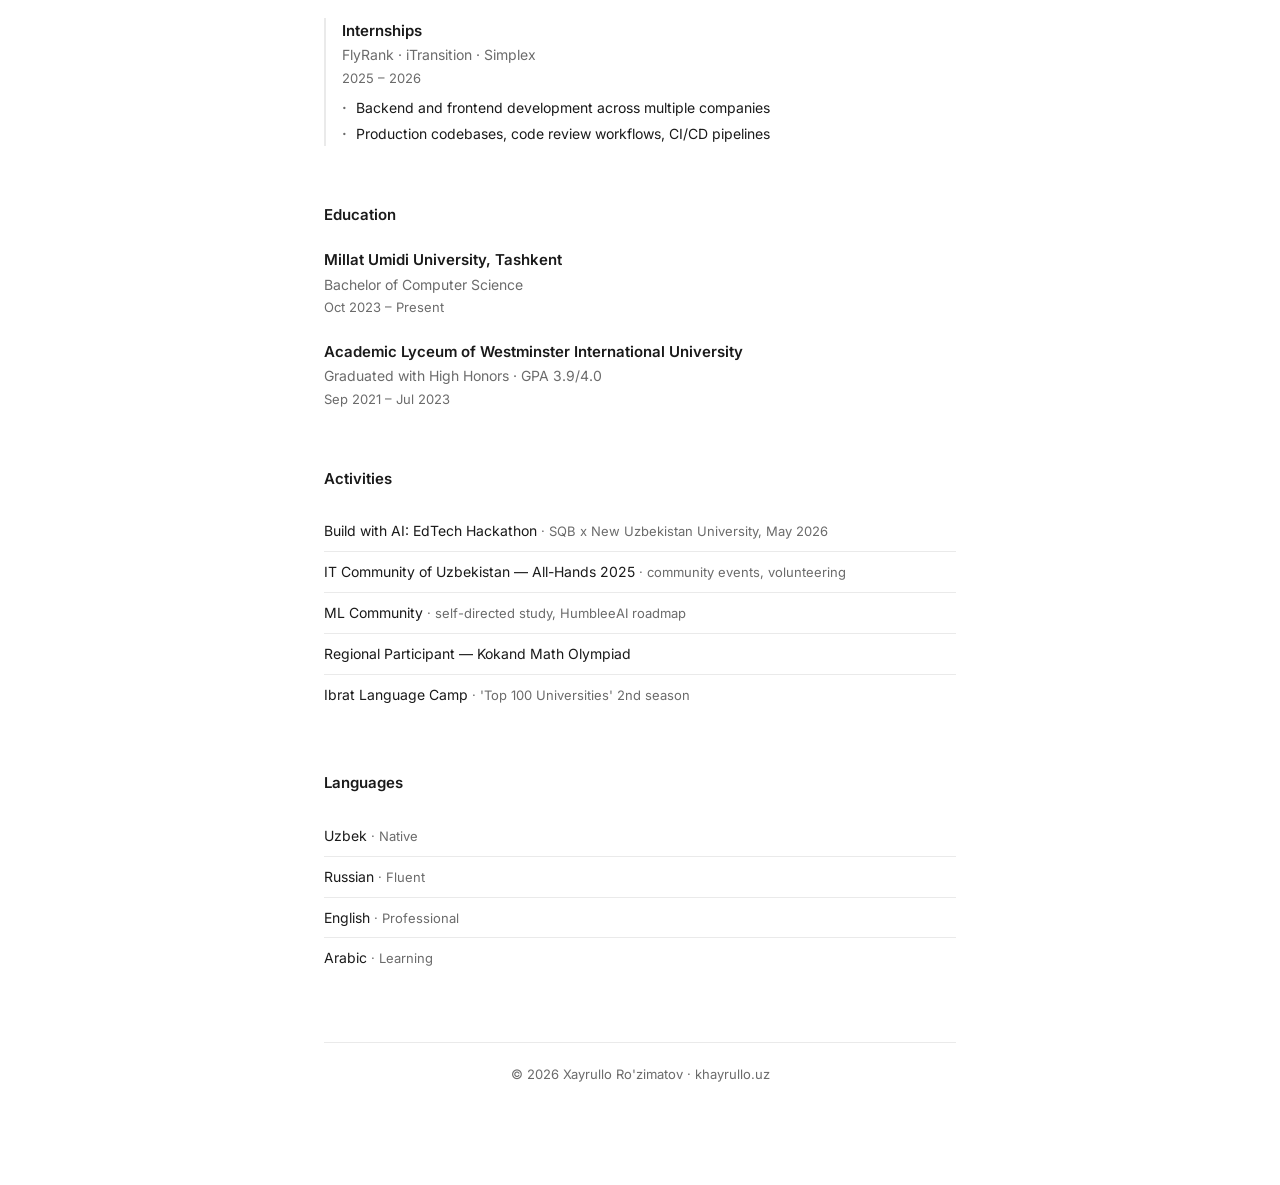
==== commit 3e24e2fc: "Add CV link and /cv redirect route" ====
--- a/index.html
+++ b/index.html
@@ -40,6 +40,8 @@
       <a href="https://github.com/kruzimatov" target="_blank" rel="noopener"><img src="icons/social/github.svg" alt="" class="link-icon">GitHub</a>
       <span class="link-sep">·</span>
       <a href="https://www.linkedin.com/in/xayrullo-ro-zimatov-a2b4b7243/" target="_blank" rel="noopener"><img src="icons/social/linkedin.svg" alt="" class="link-icon">LinkedIn</a>
+      <span class="link-sep">·</span>
+      <a href="/Original_cv.pdf" target="_blank" rel="noopener"><img src="icons/social/cv.svg" alt="" class="link-icon">CV</a>
     </div>
   </div>
 
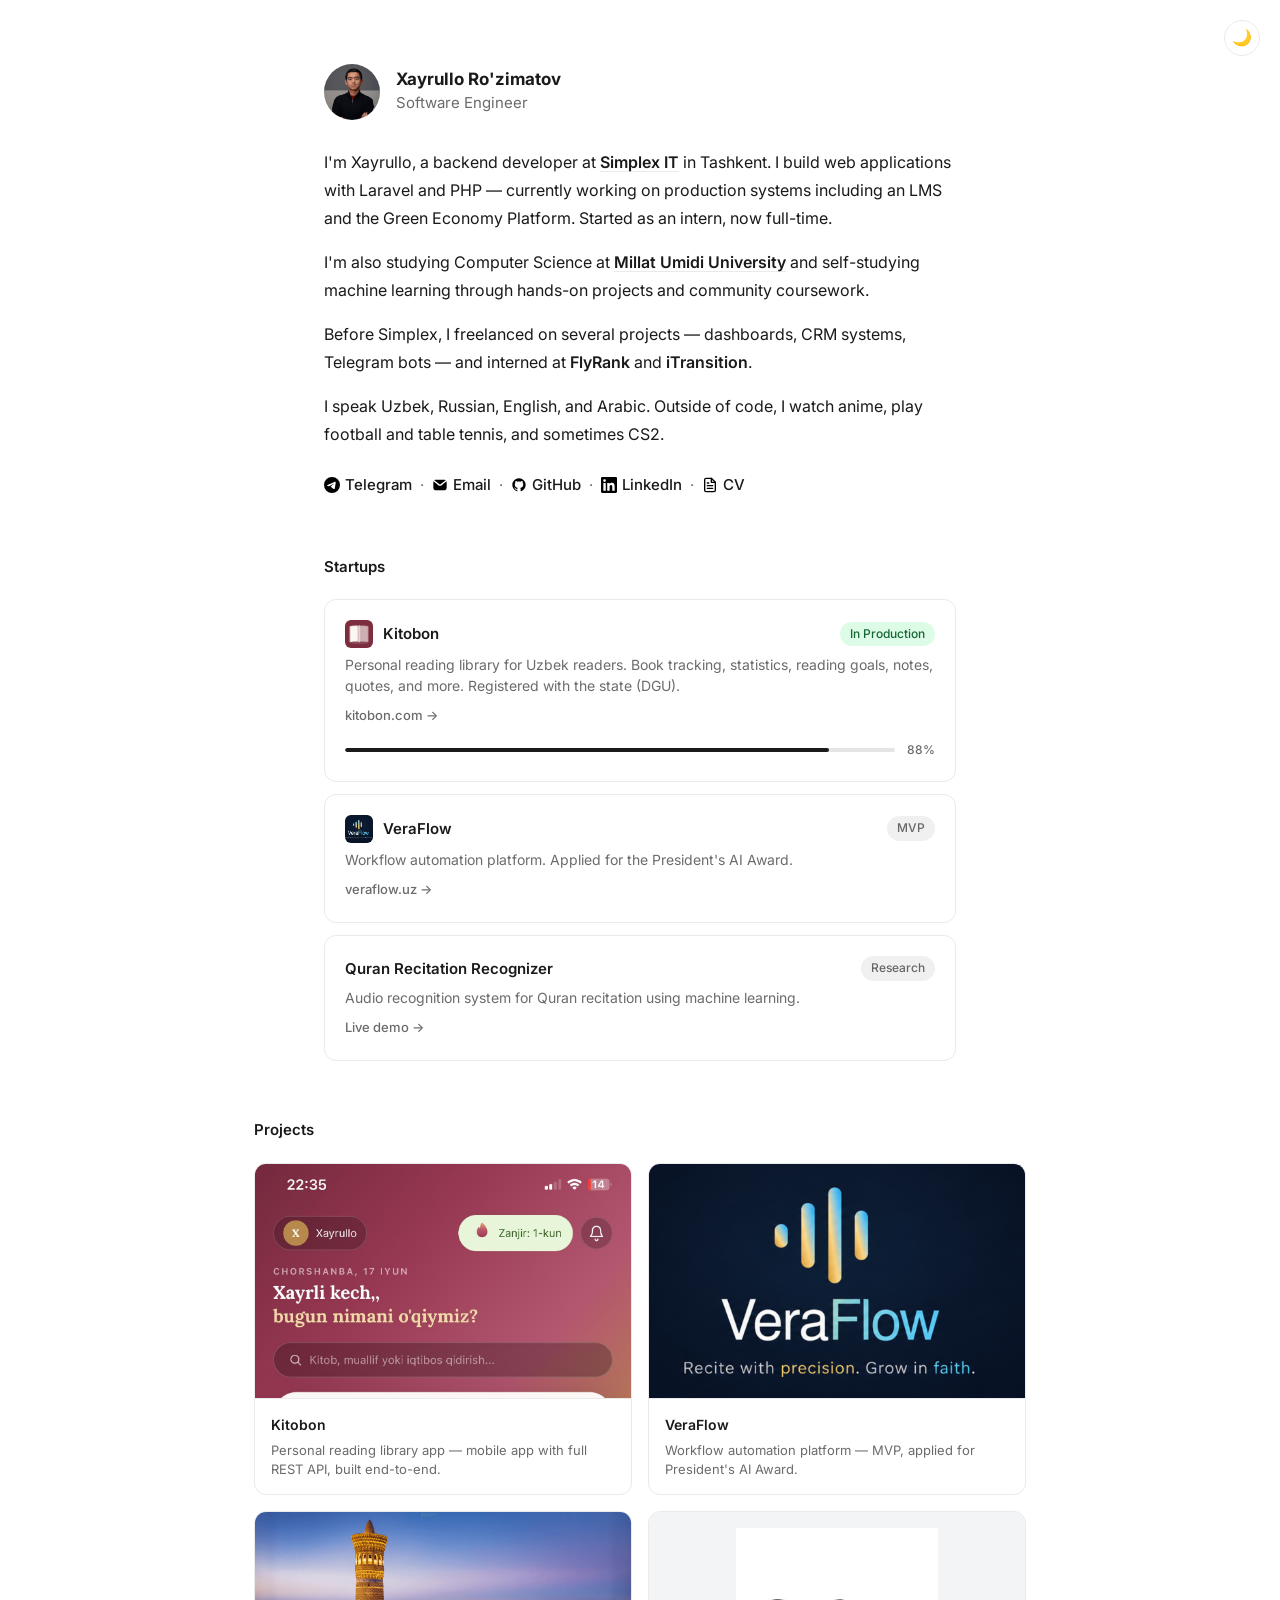
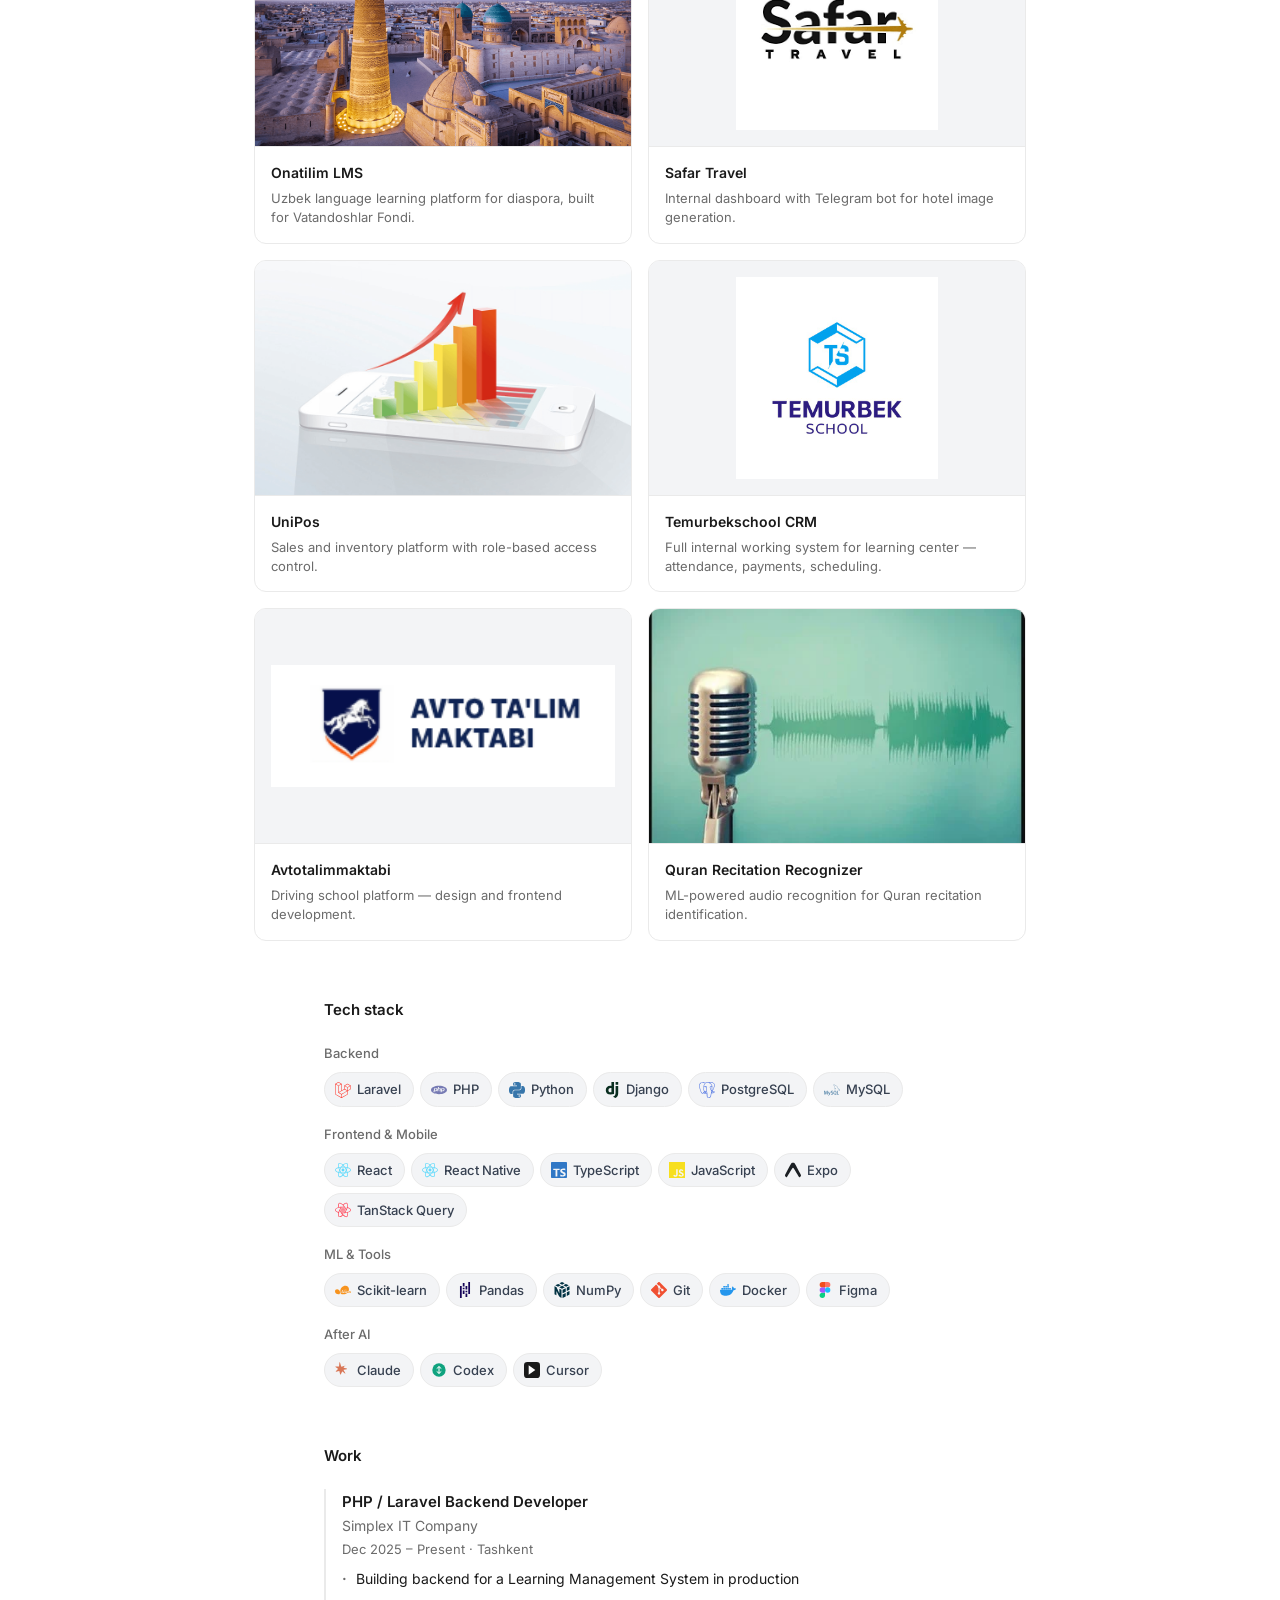
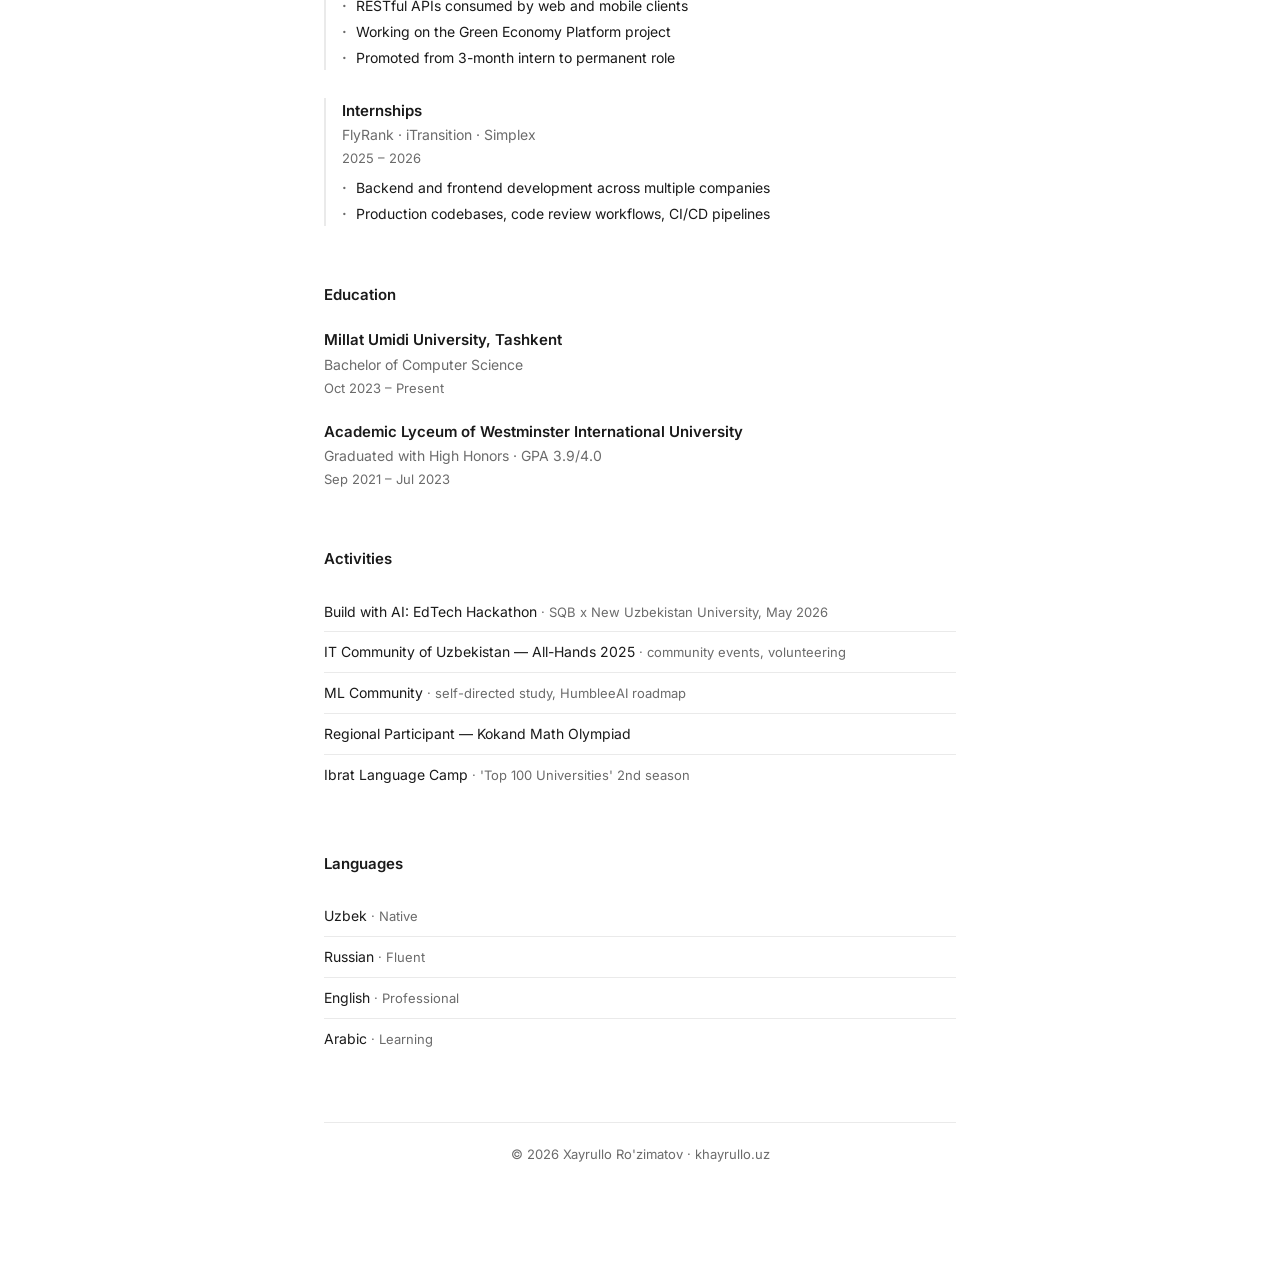
==== commit 2608ed92: "Add After AI section with Claude, Codex, Cursor to tech stack" ====
--- a/index.html
+++ b/index.html
@@ -197,6 +197,15 @@
         <span class="tag"><img alt="" class="tag-icon" src="icons/stack/figma.svg">Figma</span>
       </div>
     </div>
+
+    <div class="stack-group">
+      <div class="stack-label">After AI</div>
+      <div class="tags">
+        <span class="tag"><img alt="" class="tag-icon" src="icons/stack/claude.svg">Claude</span>
+        <span class="tag"><img alt="" class="tag-icon" src="icons/stack/codex.svg">Codex</span>
+        <span class="tag"><img alt="" class="tag-icon" src="icons/stack/cursor.svg">Cursor</span>
+      </div>
+    </div>
   </div>
 
   <!-- Work -->
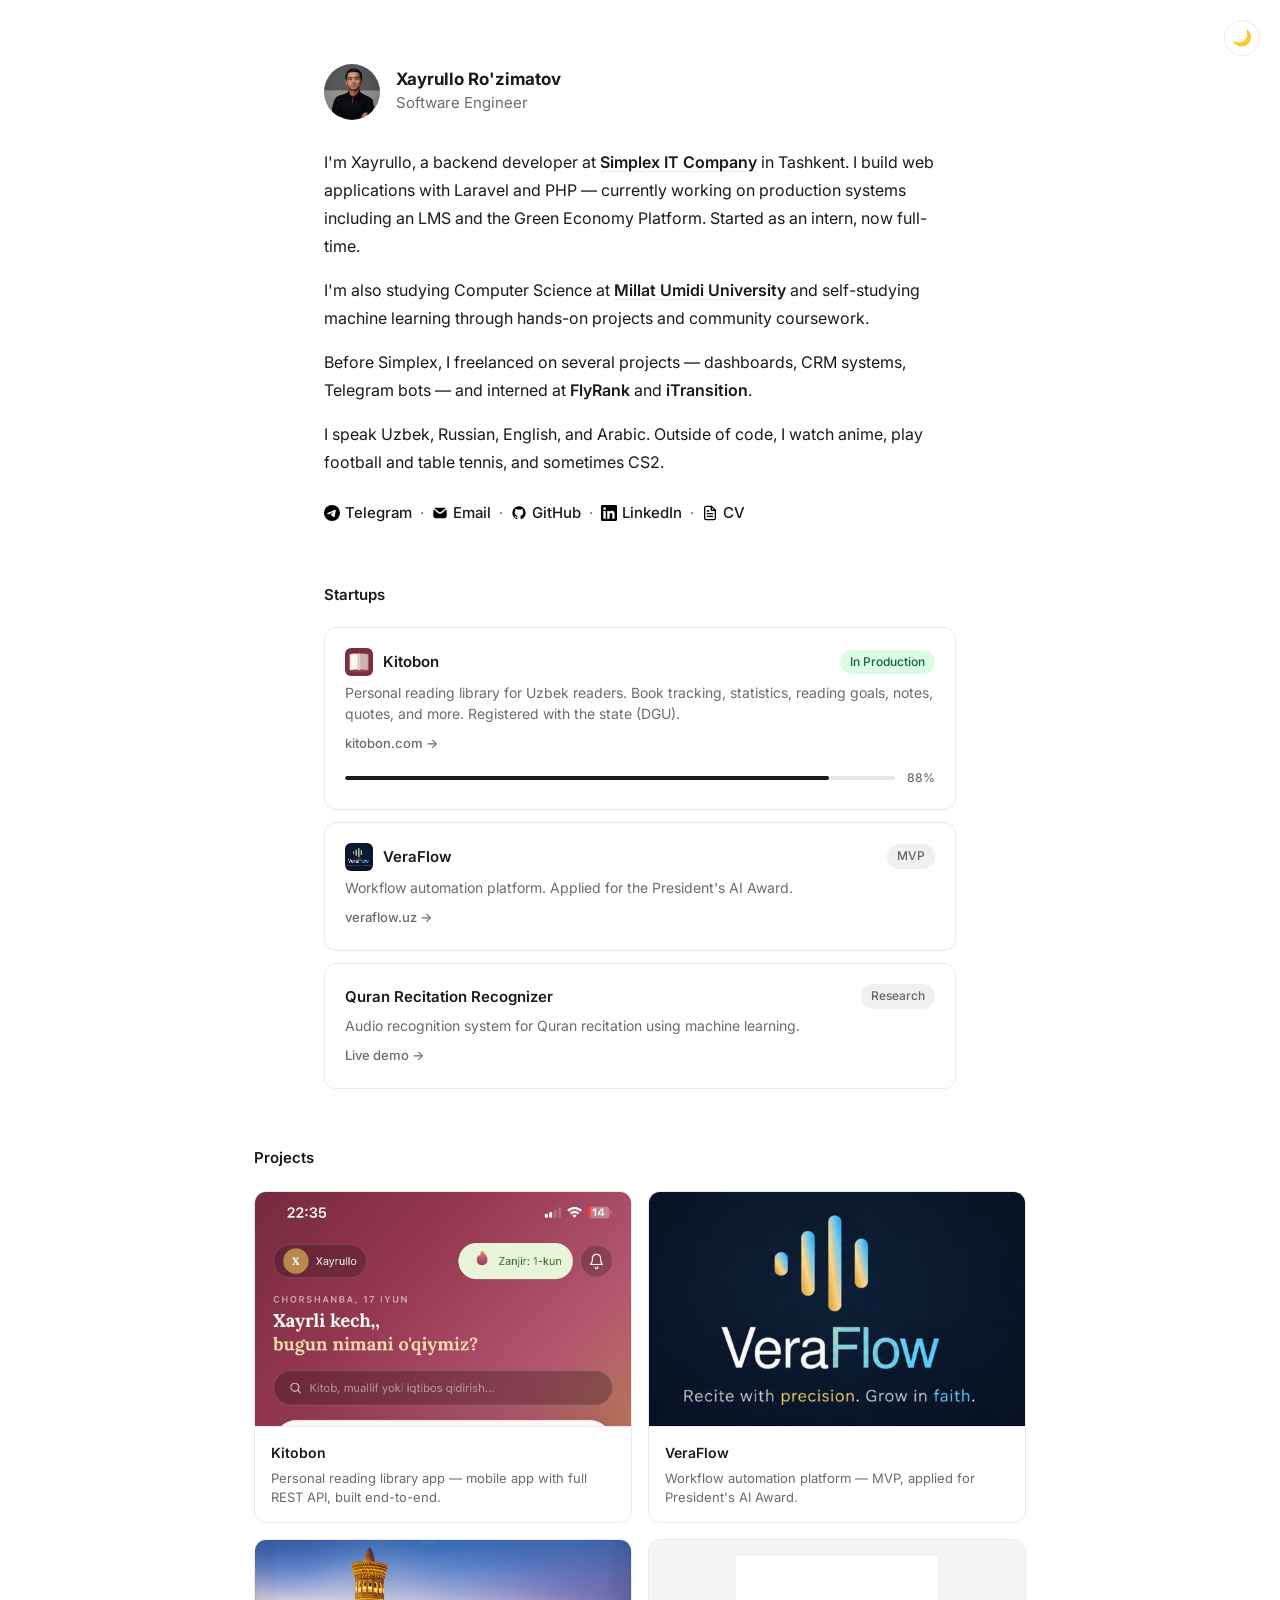
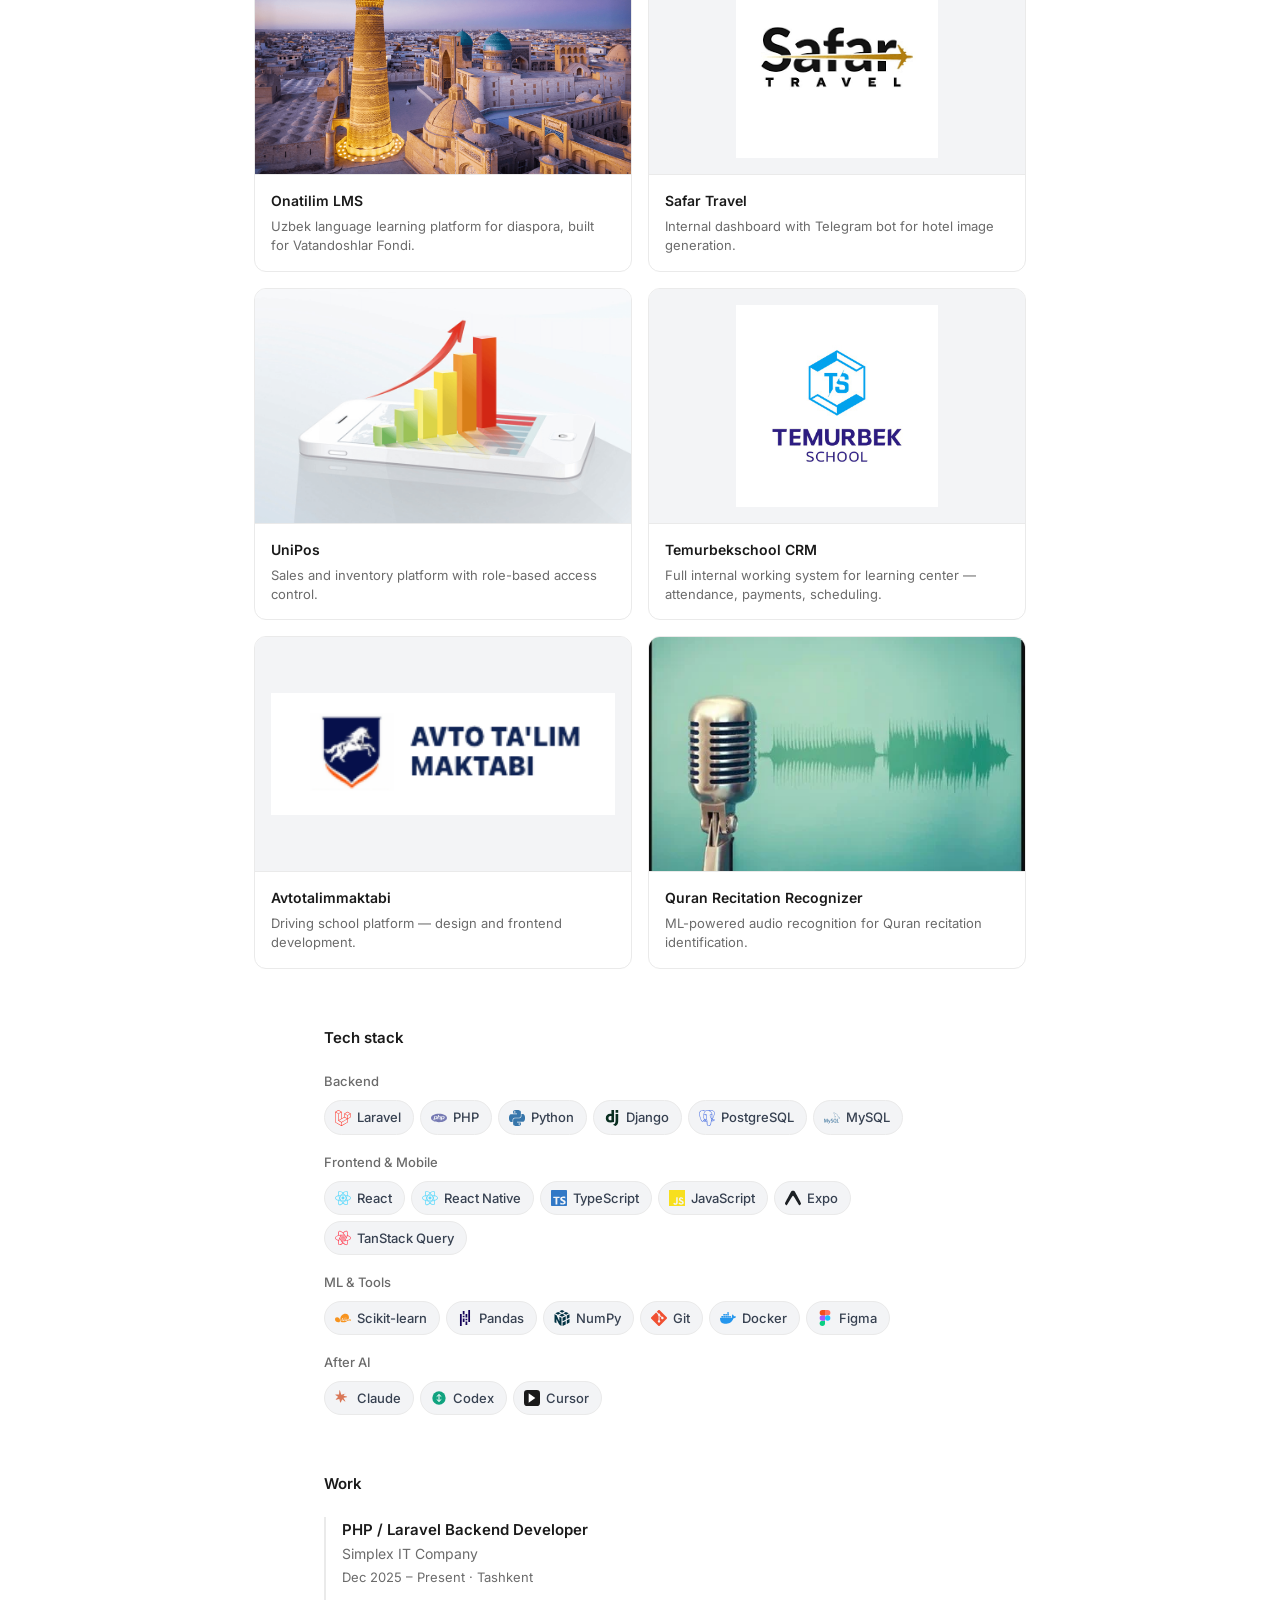
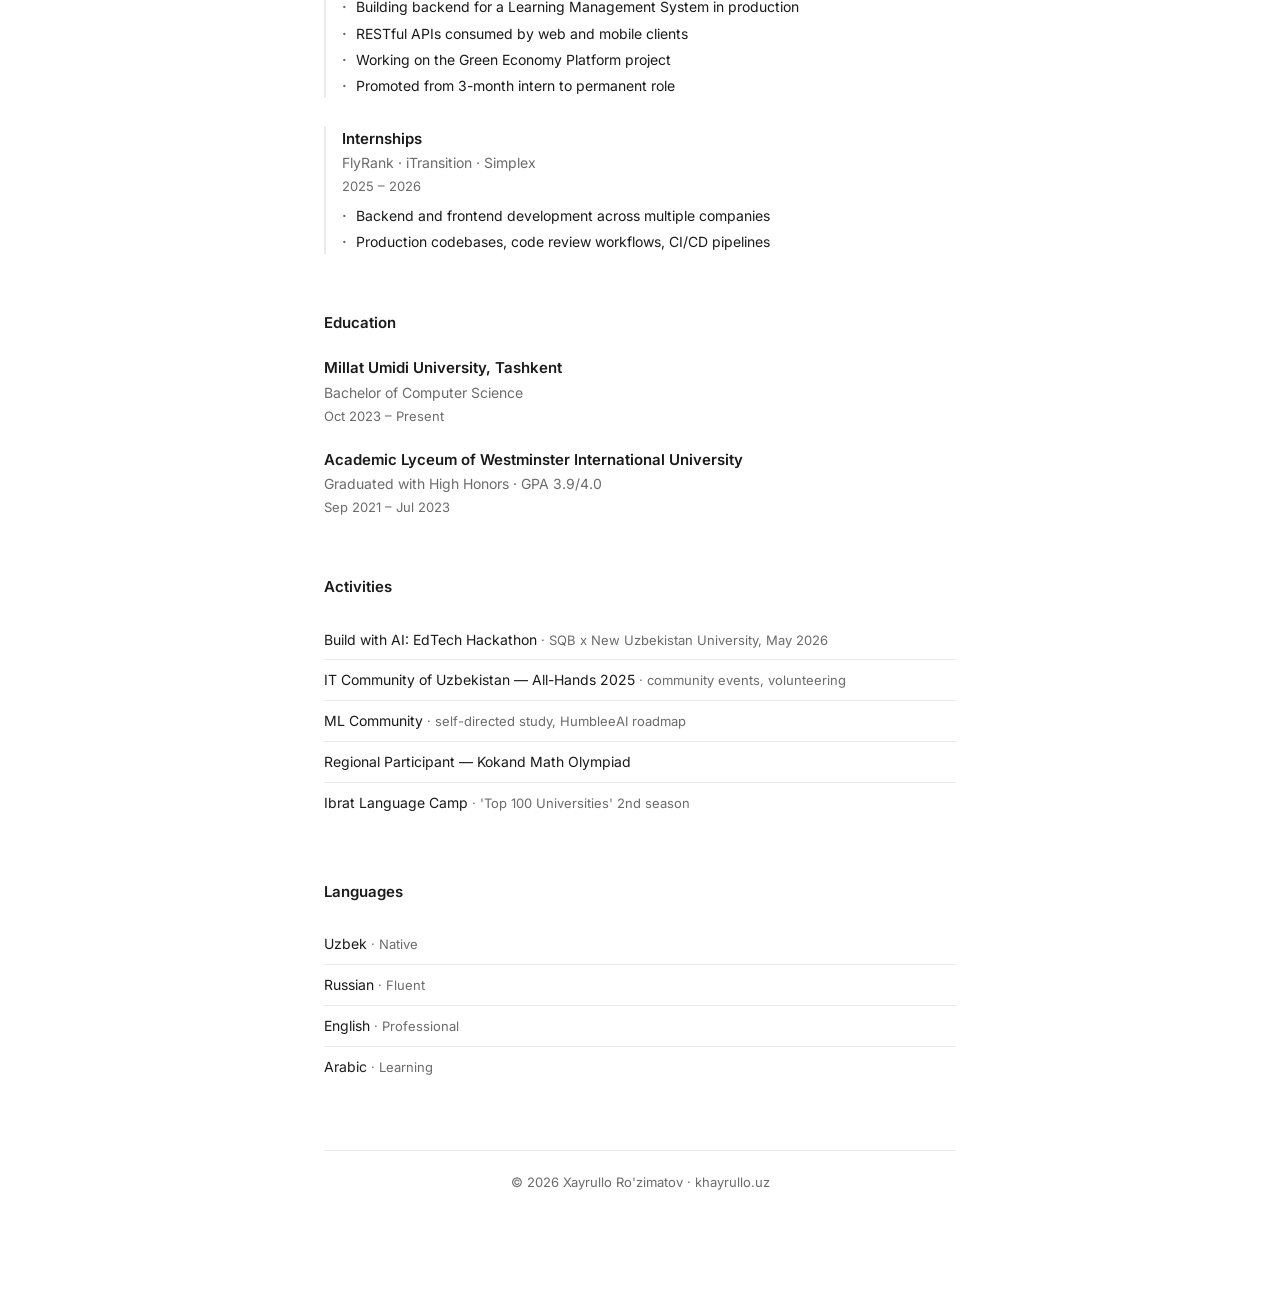
==== commit 1e7247c8: "Rename Simplex IT to Simplex IT Company in bio" ====
--- a/index.html
+++ b/index.html
@@ -23,7 +23,7 @@
     </div>
 
     <div class="bio">
-      <p>I'm Xayrullo, a backend developer at <strong><a href="https://simplex.uz" target="_blank" rel="noopener">Simplex IT</a></strong> in Tashkent. I build web applications with Laravel and PHP — currently working on production systems including an LMS and the Green Economy Platform. Started as an intern, now full-time.</p>
+      <p>I'm Xayrullo, a backend developer at <strong><a href="https://simplex.uz" target="_blank" rel="noopener">Simplex IT Company</a></strong> in Tashkent. I build web applications with Laravel and PHP — currently working on production systems including an LMS and the Green Economy Platform. Started as an intern, now full-time.</p>
 
       <p>I'm also studying Computer Science at <strong><a href="https://millatumidi.uz" target="_blank" rel="noopener">Millat Umidi University</a></strong> and self-studying machine learning through hands-on projects and community coursework.</p>
 
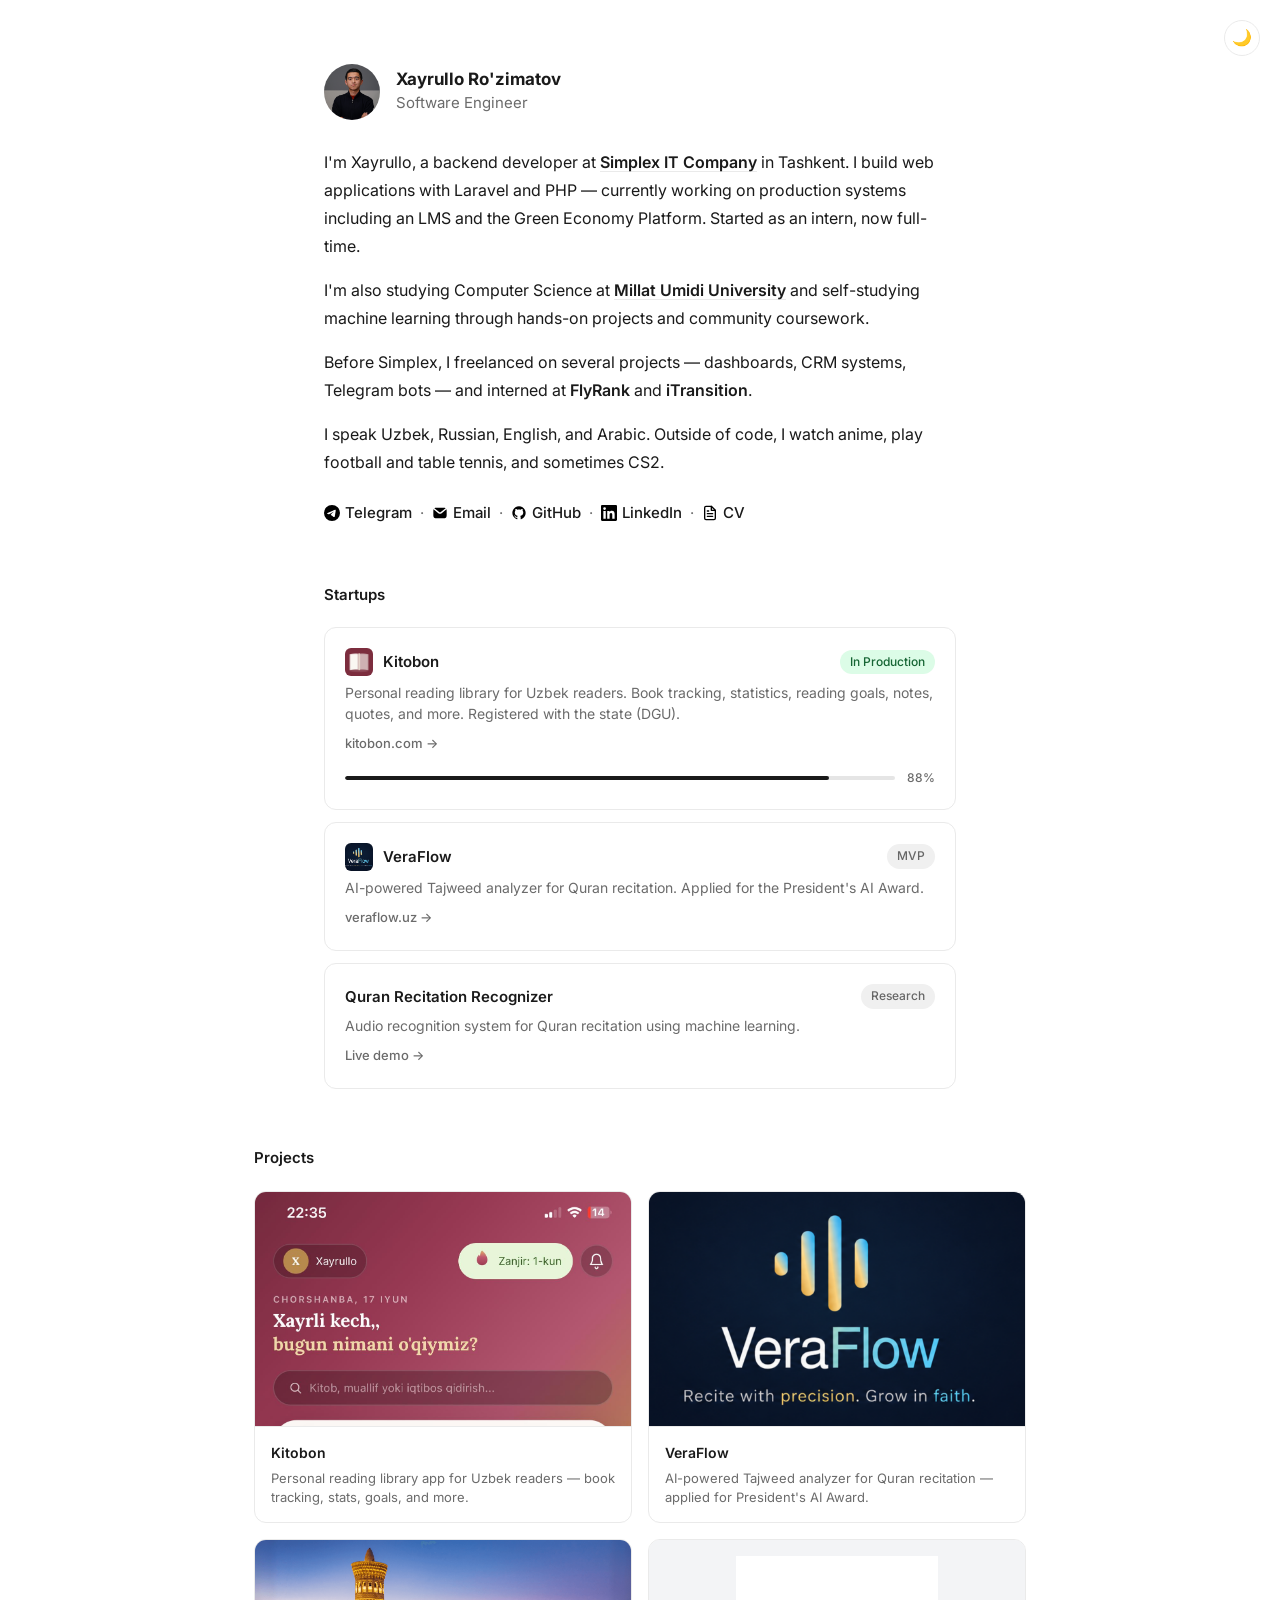
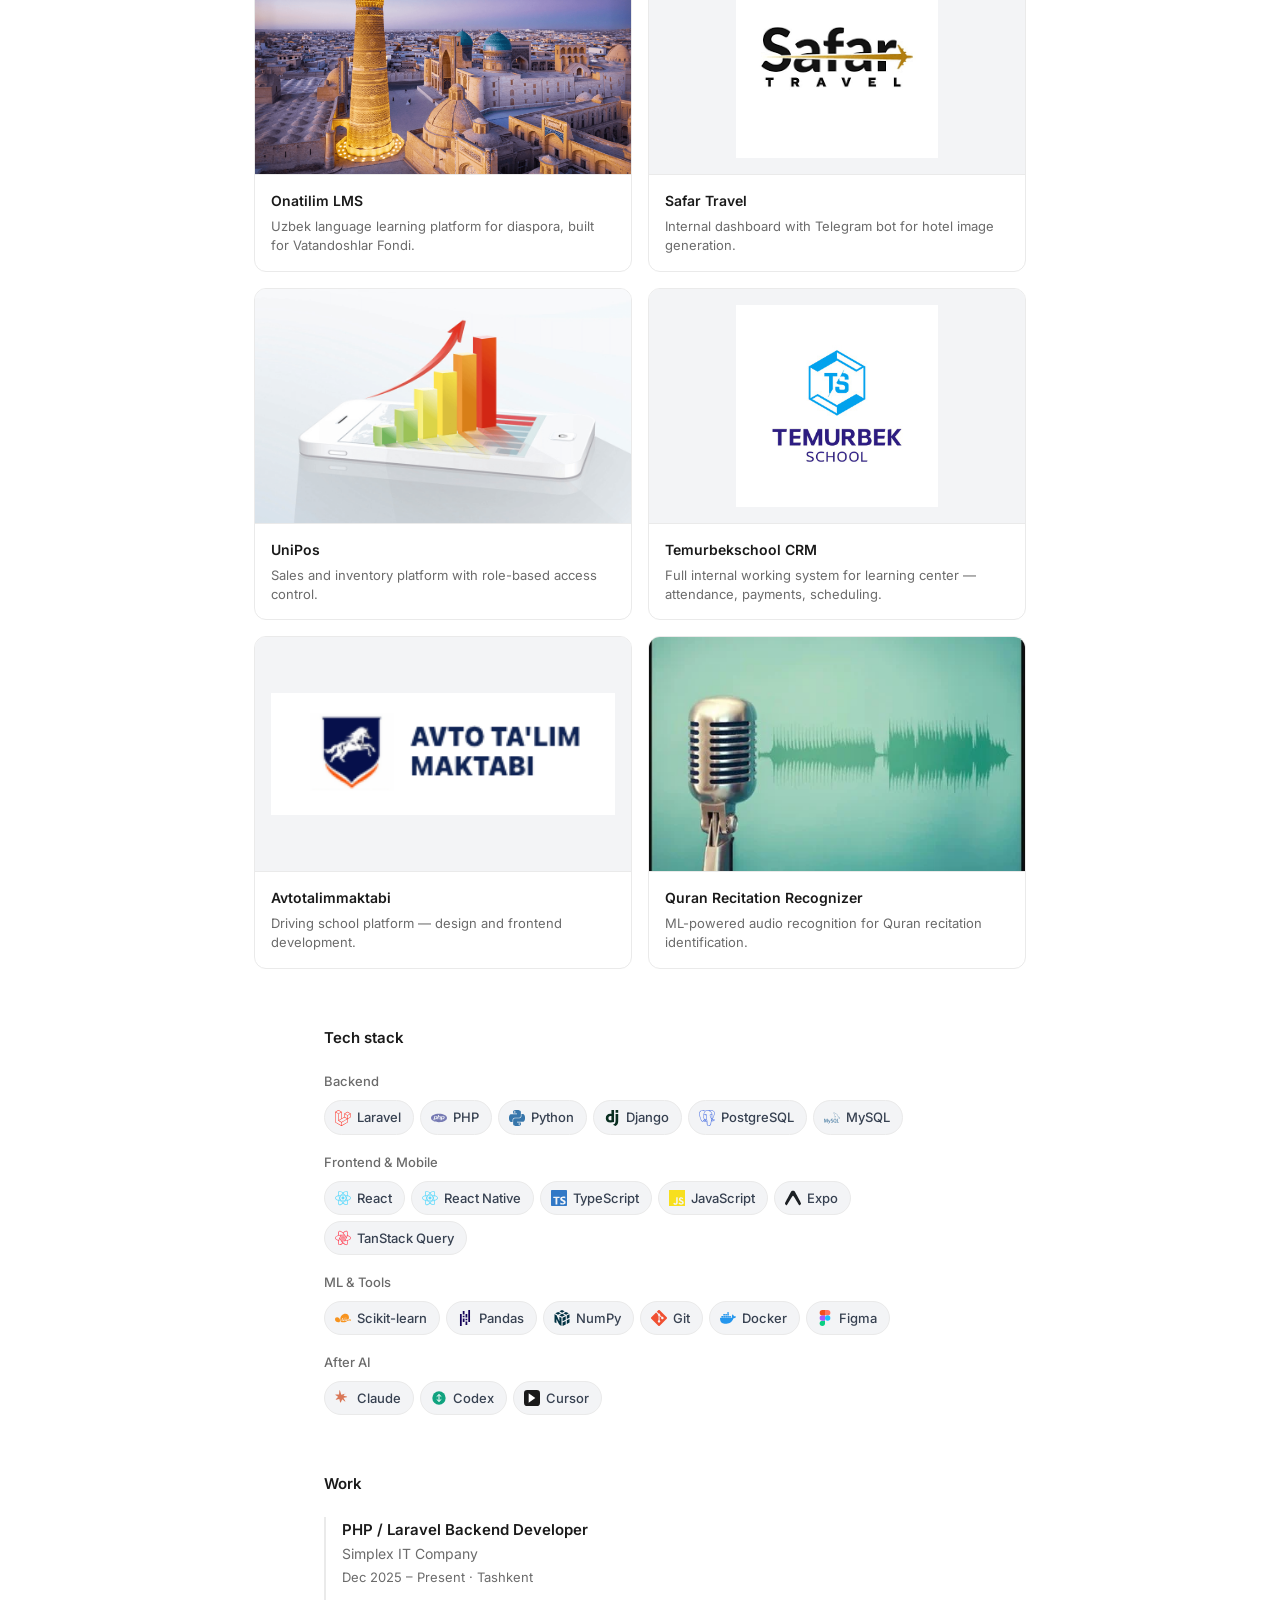
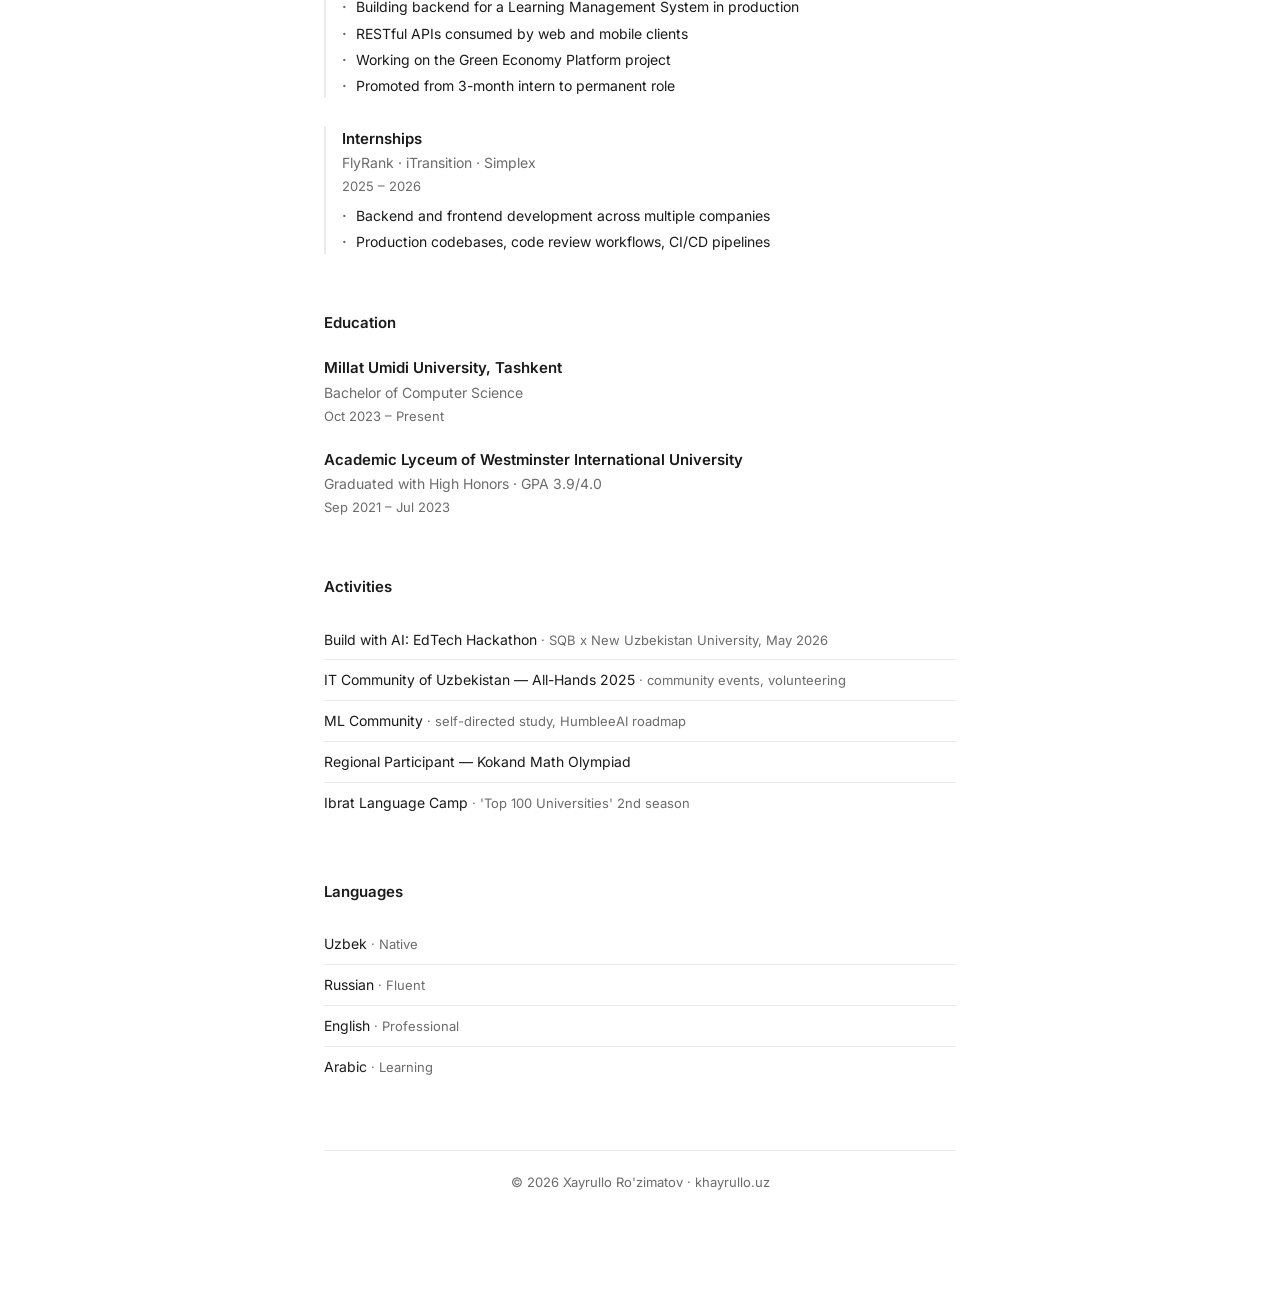
==== commit cd4c2af9: "Fix VeraFlow and Kitobon project descriptions" ====
--- a/index.html
+++ b/index.html
@@ -69,7 +69,7 @@
         <span class="startup-name">VeraFlow</span>
         <span class="badge">MVP</span>
       </div>
-      <div class="startup-desc">Workflow automation platform. Applied for the President's AI Award.</div>
+      <div class="startup-desc">AI-powered Tajweed analyzer for Quran recitation. Applied for the President's AI Award.</div>
       <span class="startup-link">veraflow.uz →</span>
     </a>
 
@@ -94,7 +94,7 @@
       <img src="images/kitobon-hero.jpeg" alt="Kitobon" class="project-thumb project-thumb--top">
       <div class="project-body">
         <div class="project-name">Kitobon</div>
-        <div class="project-desc">Personal reading library app — mobile app with full REST API, built end-to-end.</div>
+        <div class="project-desc">Personal reading library app for Uzbek readers — book tracking, stats, goals, and more.</div>
       </div>
     </a>
 
@@ -102,7 +102,7 @@
       <img src="images/veraflow.png" alt="VeraFlow" class="project-thumb">
       <div class="project-body">
         <div class="project-name">VeraFlow</div>
-        <div class="project-desc">Workflow automation platform — MVP, applied for President's AI Award.</div>
+        <div class="project-desc">AI-powered Tajweed analyzer for Quran recitation — applied for President's AI Award.</div>
       </div>
     </a>
 
